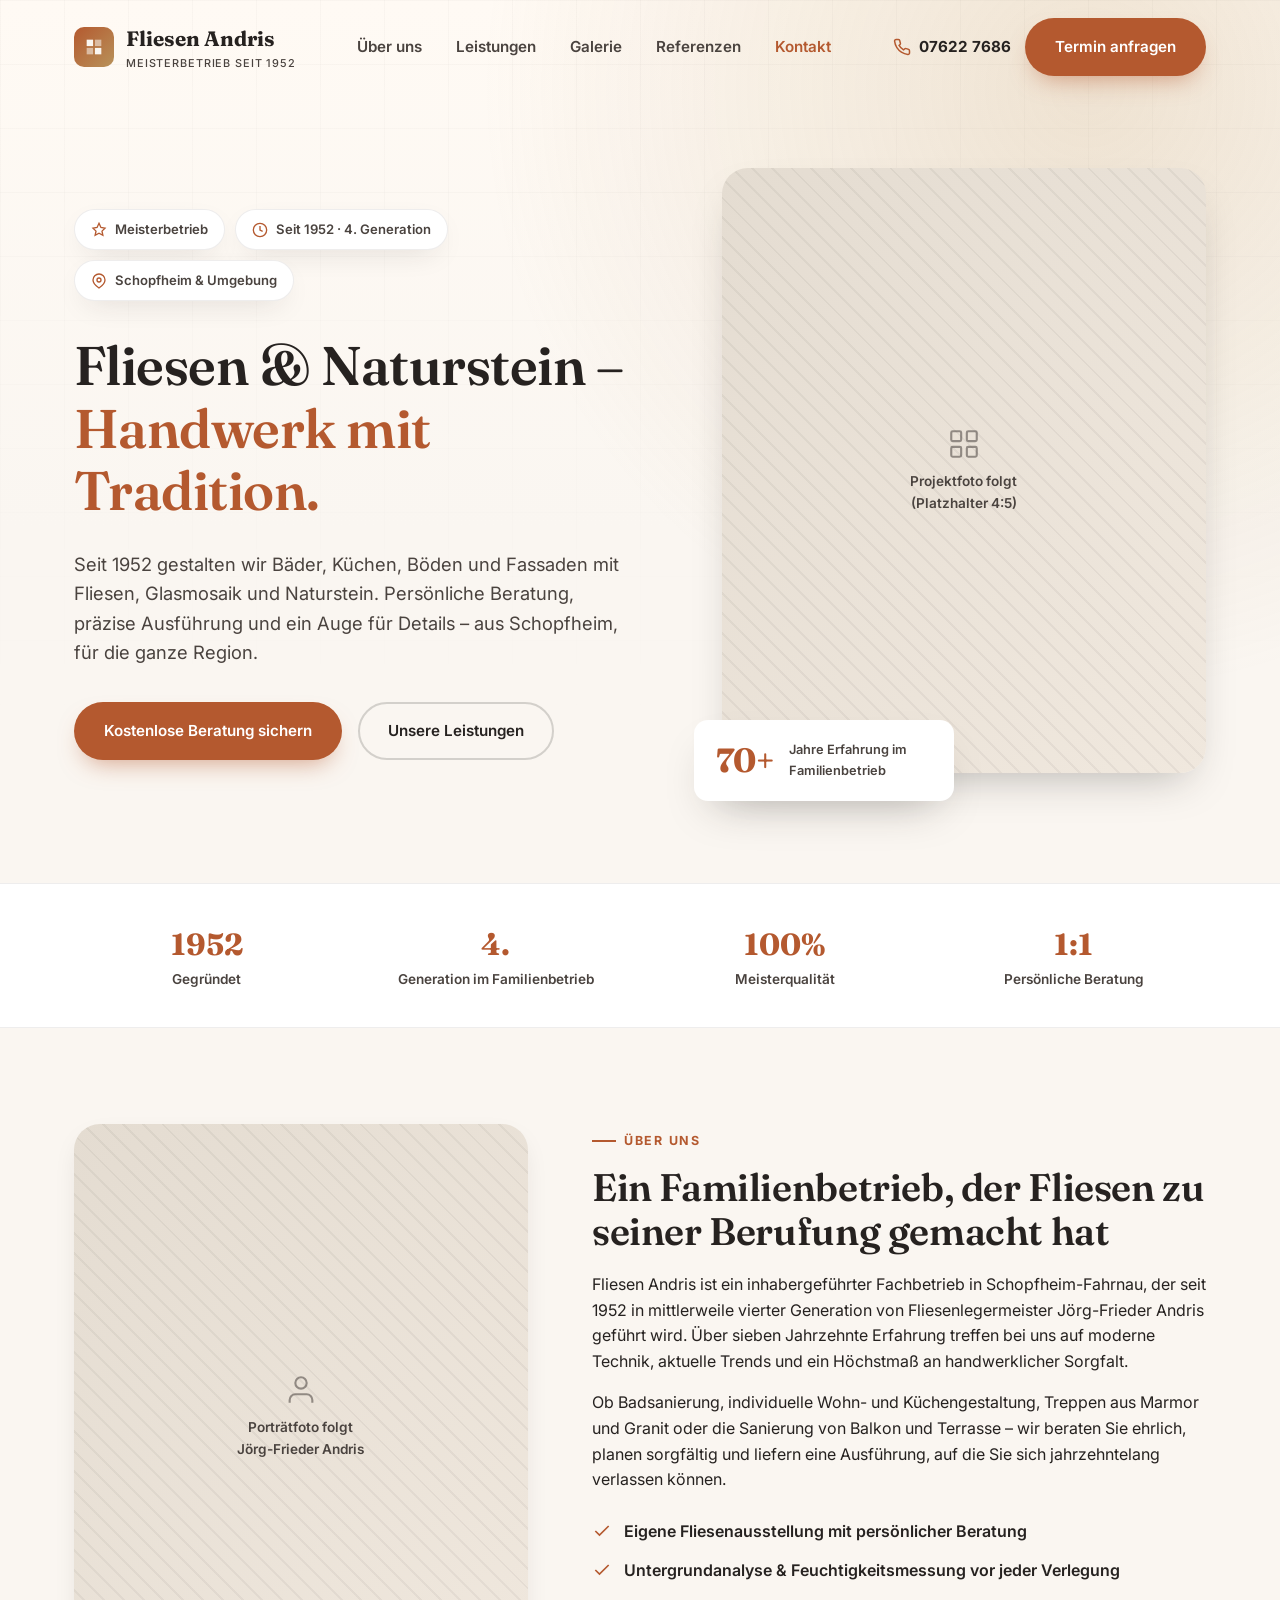
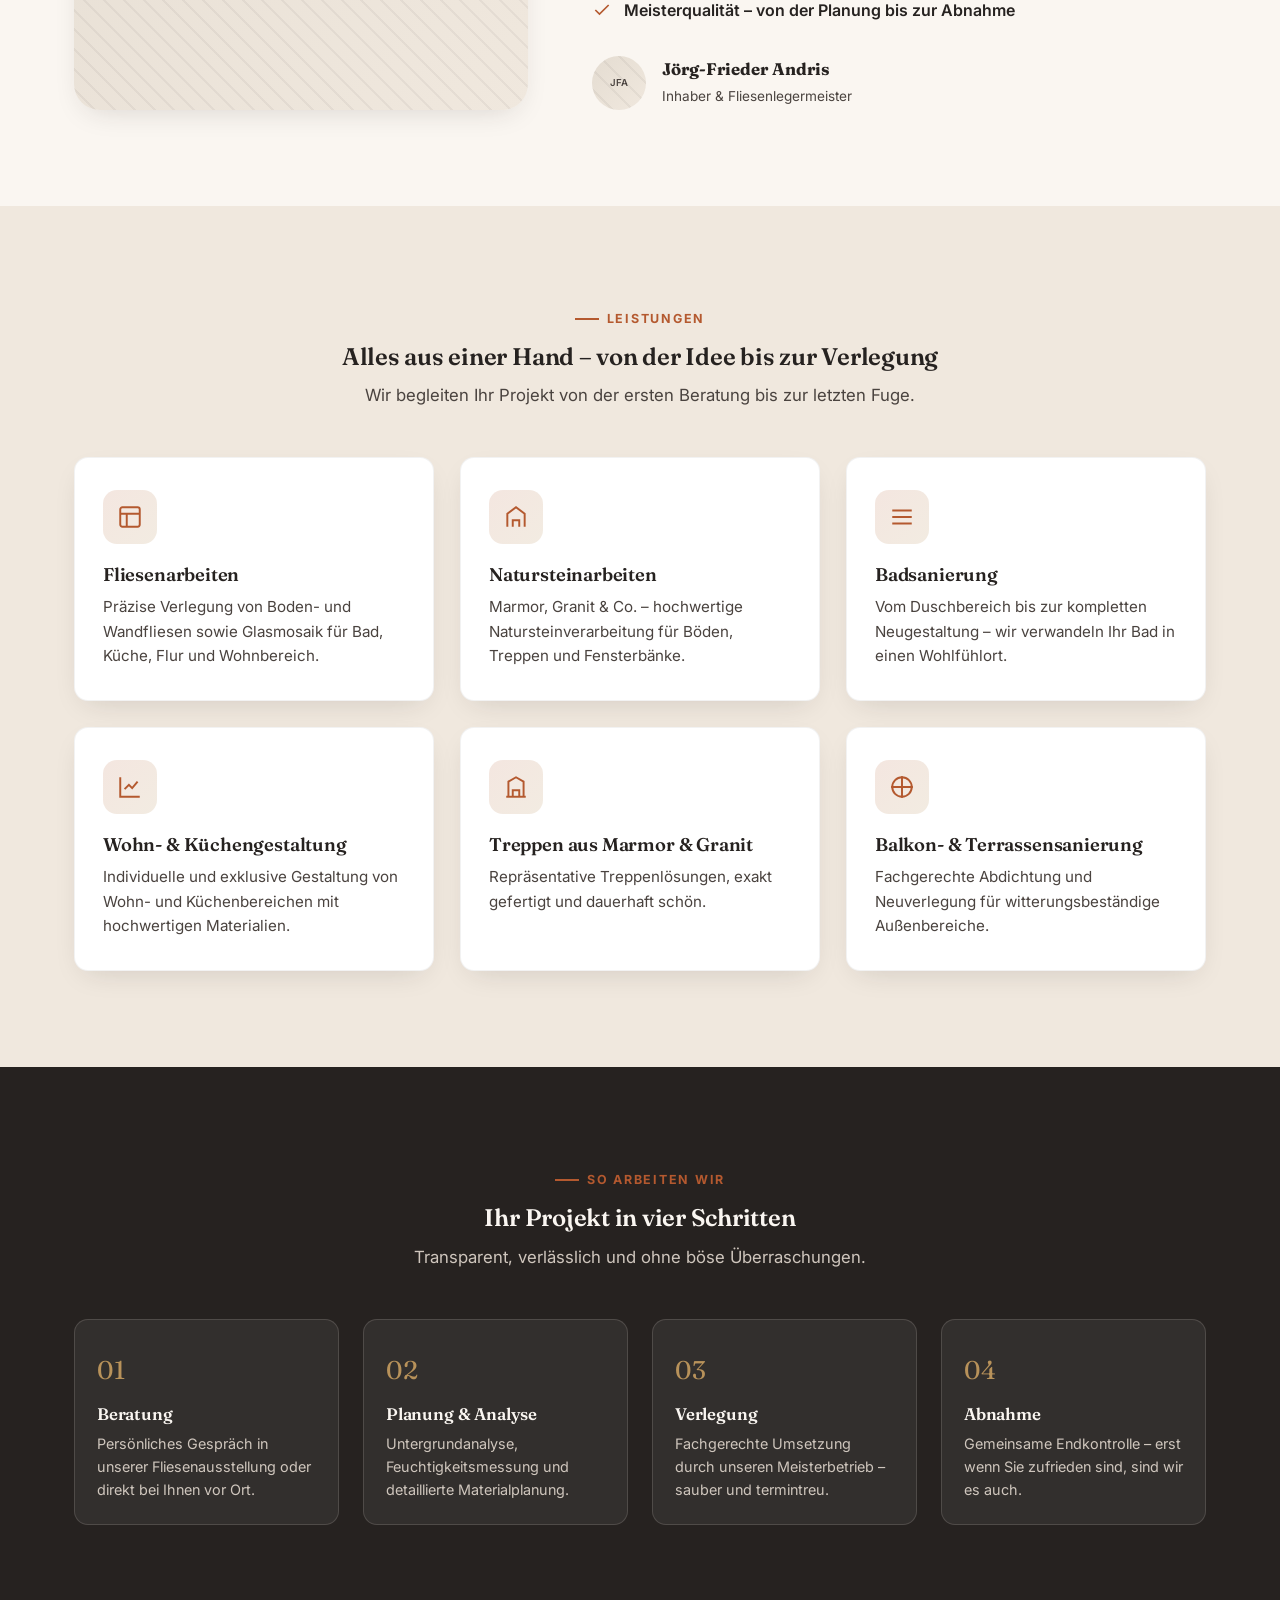
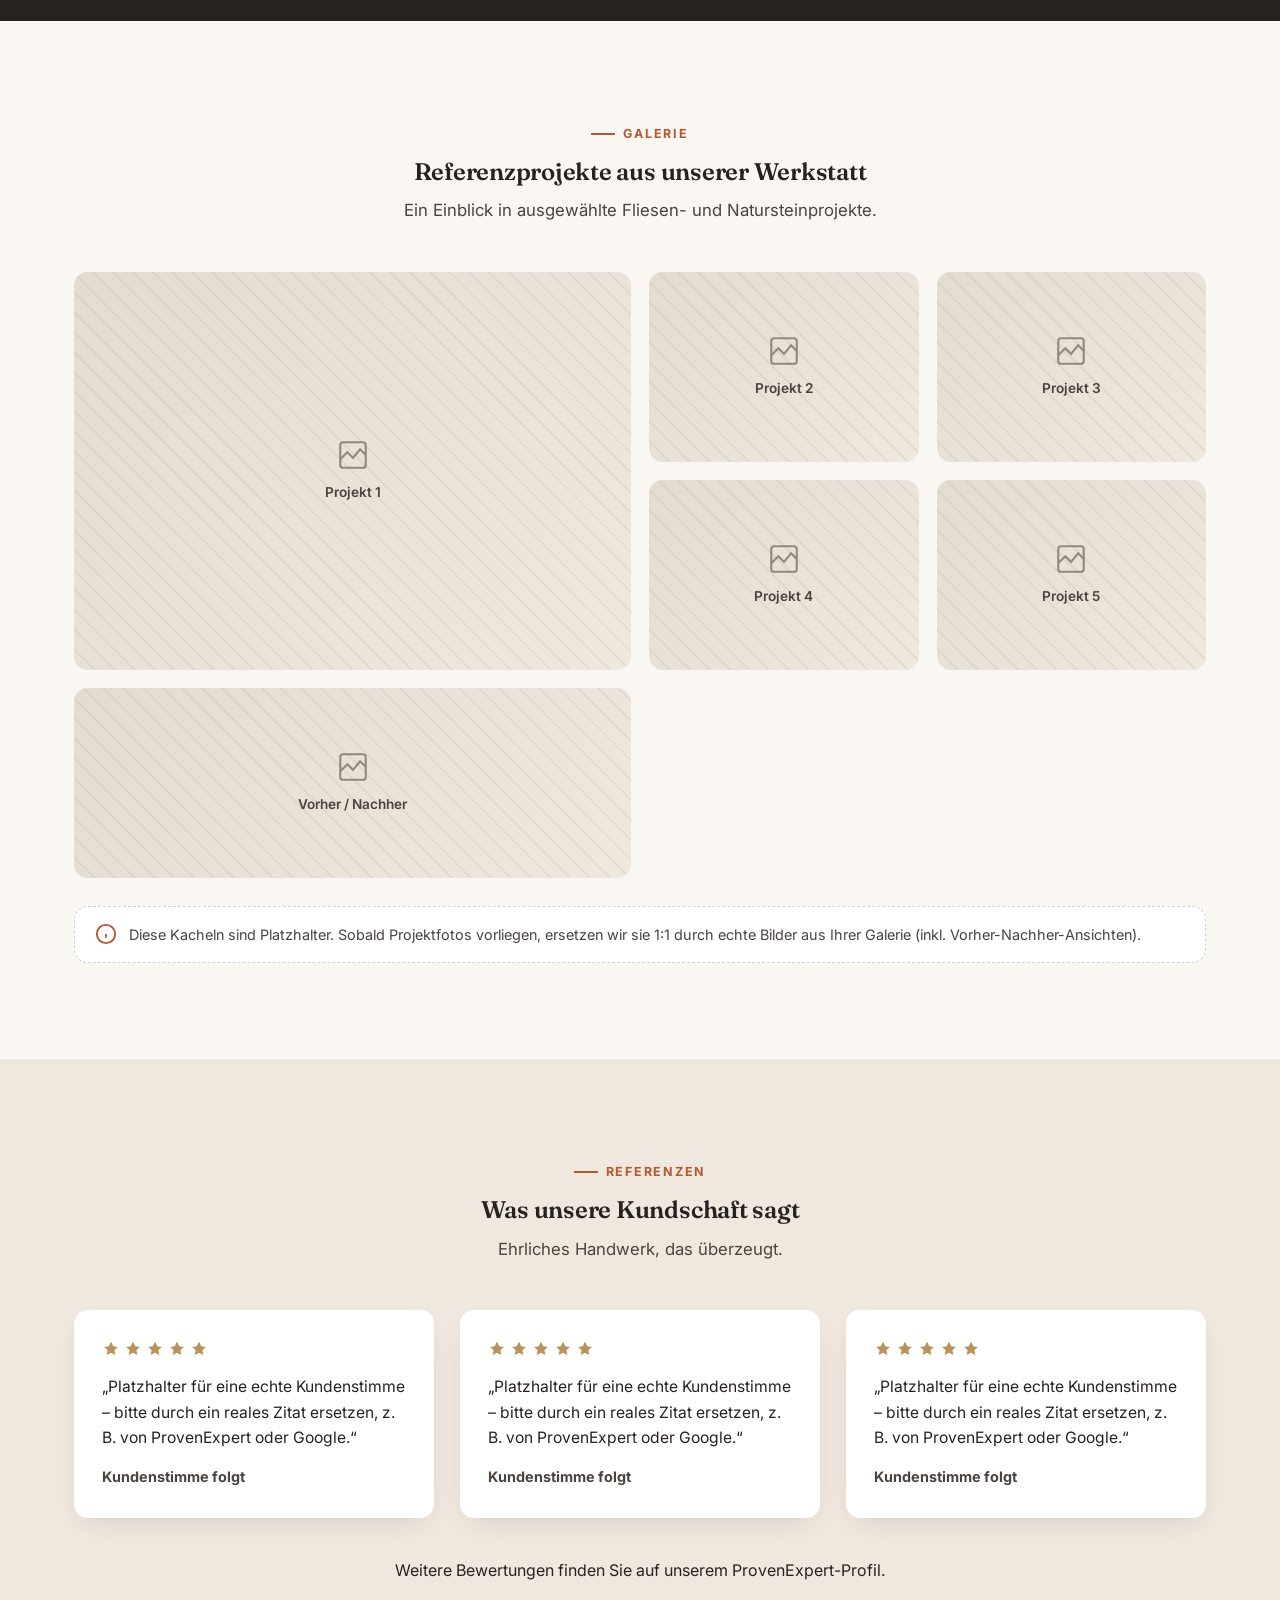
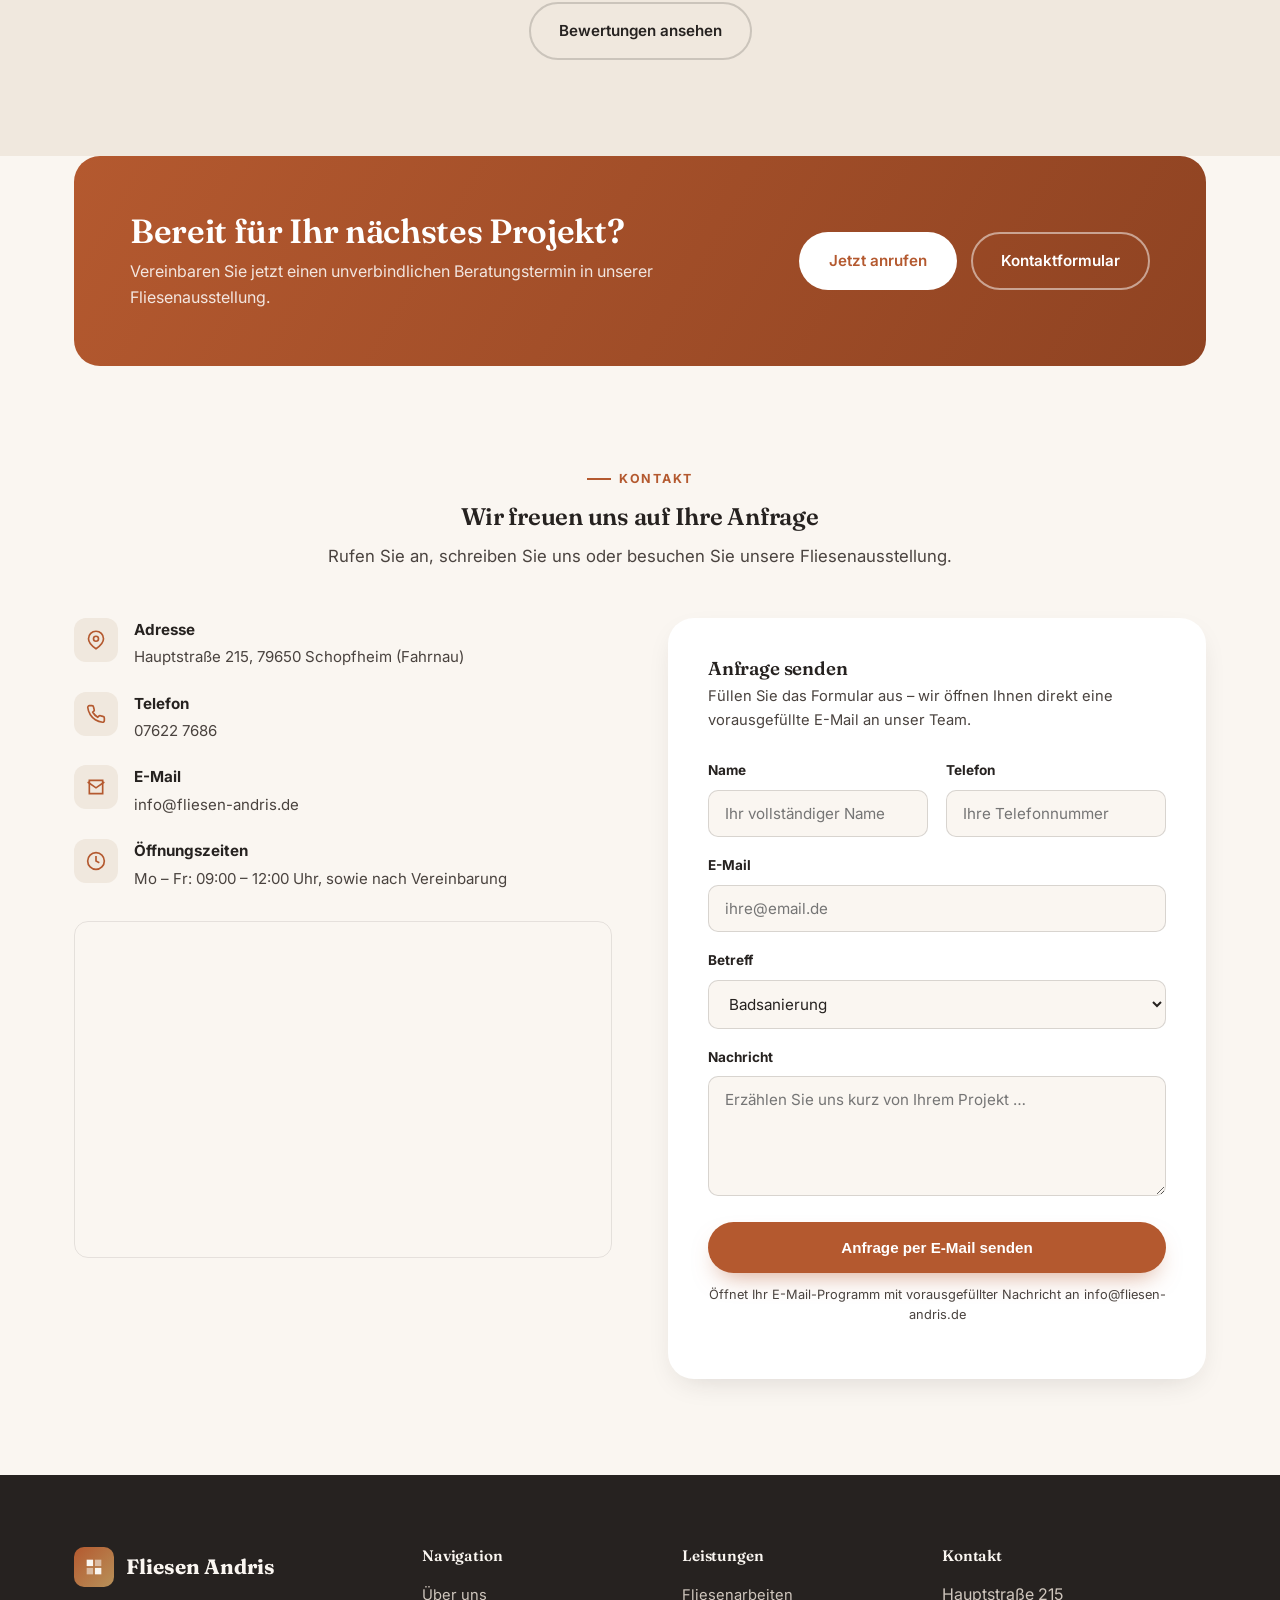
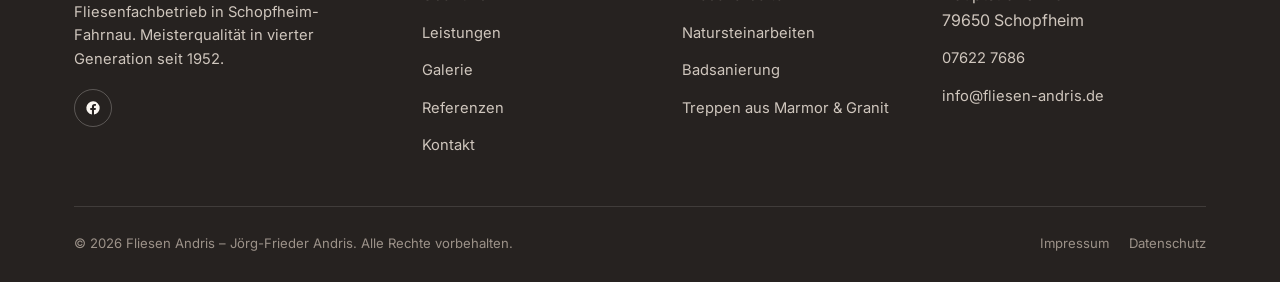
==== index.html @ 020758d6 "Add modern mobile-ready one-page website for Fliesen Andris - Static HTML/CSS/JS one-pager (no build" ====
<!DOCTYPE html>
<html lang="de">
<head>
<meta charset="UTF-8">
<meta name="viewport" content="width=device-width, initial-scale=1.0">
<title>Fliesen Andris – Fliesenfachbetrieb in Schopfheim seit 1952</title>
<meta name="description" content="Fliesen Andris in Schopfheim-Fahrnau: Fliesen- und Natursteinarbeiten, Badsanierung und individuelle Wohnraumgestaltung. Meisterbetrieb in 4. Generation seit 1952.">
<meta name="theme-color" content="#b4592f">

<!-- Open Graph -->
<meta property="og:type" content="website">
<meta property="og:title" content="Fliesen Andris – Fliesenfachbetrieb in Schopfheim seit 1952">
<meta property="og:description" content="Fliesen- und Natursteinarbeiten, Badsanierung und individuelle Wohnraumgestaltung – Meisterbetrieb in 4. Generation.">
<meta property="og:locale" content="de_DE">

<link rel="icon" href="data:image/svg+xml,%3Csvg xmlns='http://www.w3.org/2000/svg' viewBox='0 0 100 100'%3E%3Crect width='100' height='100' rx='20' fill='%23b4592f'/%3E%3Crect x='20' y='20' width='25' height='25' fill='%23faf6f1'/%3E%3Crect x='55' y='20' width='25' height='25' fill='%23faf6f1' opacity='0.6'/%3E%3Crect x='20' y='55' width='25' height='25' fill='%23faf6f1' opacity='0.6'/%3E%3Crect x='55' y='55' width='25' height='25' fill='%23faf6f1'/%3E%3C/svg%3E">

<link rel="preconnect" href="https://fonts.googleapis.com">
<link rel="preconnect" href="https://fonts.gstatic.com" crossorigin>
<link href="https://fonts.googleapis.com/css2?family=Fraunces:opsz,wght@9..144,500;9..144,600;9..144,700&family=Inter:wght@400;500;600;700;800&display=swap" rel="stylesheet">

<link rel="stylesheet" href="assets/css/style.css">

<script type="application/ld+json">
{
  "@context": "https://schema.org",
  "@type": "HomeAndConstructionBusiness",
  "name": "Fliesen Andris",
  "image": "",
  "description": "Fliesenfachbetrieb für Fliesen-, Glasmosaik- und Natursteinarbeiten in Schopfheim. Meisterbetrieb in 4. Generation seit 1952.",
  "founder": "Jörg-Frieder Andris",
  "foundingDate": "1952",
  "address": {
    "@type": "PostalAddress",
    "streetAddress": "Hauptstraße 215",
    "addressLocality": "Schopfheim (Fahrnau)",
    "postalCode": "79650",
    "addressCountry": "DE"
  },
  "telephone": "+49 7622 7686",
  "email": "info@fliesen-andris.de",
  "openingHoursSpecification": [
    {
      "@type": "OpeningHoursSpecification",
      "dayOfWeek": ["Monday","Tuesday","Wednesday","Thursday","Friday"],
      "opens": "09:00",
      "closes": "12:00"
    }
  ],
  "areaServed": "Schopfheim und Umgebung",
  "priceRange": "$$"
}
</script>
</head>
<body>

<!-- ==================== HEADER ==================== -->
<header class="site-header" id="siteHeader">
  <div class="container">
    <a href="#top" class="brand">
      <span class="brand-mark">
        <svg viewBox="0 0 24 24" fill="none"><path d="M4 4H11V11H4V4Z" fill="#faf6f1"/><path d="M13 4H20V11H13V4Z" fill="#faf6f1" opacity="0.55"/><path d="M4 13H11V20H4V13Z" fill="#faf6f1" opacity="0.55"/><path d="M13 13H20V20H13V13Z" fill="#faf6f1"/></svg>
      </span>
      <span>
        Fliesen Andris
        <small>Meisterbetrieb seit 1952</small>
      </span>
    </a>

    <nav class="main-nav" id="mainNav">
      <a href="#ueber-uns">Über uns</a>
      <a href="#leistungen">Leistungen</a>
      <a href="#galerie">Galerie</a>
      <a href="#referenzen">Referenzen</a>
      <a href="#kontakt">Kontakt</a>
      <a href="#kontakt" class="btn btn--primary nav-cta">Termin anfragen</a>
    </nav>

    <div class="header-actions">
      <a class="header-phone" href="tel:+4976227686">
        <svg viewBox="0 0 24 24" fill="none" stroke="currentColor" stroke-width="2"><path d="M22 16.92v3a2 2 0 0 1-2.18 2 19.79 19.79 0 0 1-8.63-3.07 19.5 19.5 0 0 1-6-6 19.79 19.79 0 0 1-3.07-8.67A2 2 0 0 1 4.11 2h3a2 2 0 0 1 2 1.72c.127.96.361 1.903.7 2.81a2 2 0 0 1-.45 2.11L8.09 9.91a16 16 0 0 0 6 6l1.27-1.27a2 2 0 0 1 2.11-.45c.907.339 1.85.573 2.81.7A2 2 0 0 1 22 16.92z"/></svg>
        07622 7686
      </a>
      <a href="#kontakt" class="btn btn--primary">Termin anfragen</a>
      <button class="nav-toggle" id="navToggle" aria-label="Menü öffnen" aria-expanded="false">
        <span></span>
      </button>
    </div>
  </div>
</header>

<div id="top"></div>

<!-- ==================== HERO ==================== -->
<section class="hero">
  <div class="tile-pattern" aria-hidden="true"></div>
  <div class="container">
    <div class="hero-copy" data-reveal>
      <div class="hero-badges">
        <span class="hero-badge">
          <svg viewBox="0 0 24 24" fill="none" stroke="currentColor" stroke-width="2"><path d="M12 2l2.9 6.26L21 9.27l-4.5 4.39L17.8 20 12 16.9 6.2 20l1.3-6.34L3 9.27l6.1-1.01L12 2z"/></svg>
          Meisterbetrieb
        </span>
        <span class="hero-badge">
          <svg viewBox="0 0 24 24" fill="none" stroke="currentColor" stroke-width="2"><circle cx="12" cy="12" r="10"/><path d="M12 6v6l4 2"/></svg>
          Seit 1952 · 4. Generation
        </span>
        <span class="hero-badge">
          <svg viewBox="0 0 24 24" fill="none" stroke="currentColor" stroke-width="2"><path d="M21 10.5c0 6-9 12-9 12s-9-6-9-12a9 9 0 0 1 18 0z"/><circle cx="12" cy="10.5" r="3"/></svg>
          Schopfheim &amp; Umgebung
        </span>
      </div>

      <h1>Fliesen &amp; Naturstein –<br><em>Handwerk mit Tradition.</em></h1>
      <p class="hero-lead">
        Seit 1952 gestalten wir Bäder, Küchen, Böden und Fassaden mit Fliesen, Glasmosaik
        und Naturstein. Persönliche Beratung, präzise Ausführung und ein Auge für Details –
        aus Schopfheim, für die ganze Region.
      </p>

      <div class="hero-cta">
        <a href="#kontakt" class="btn btn--primary">Kostenlose Beratung sichern</a>
        <a href="#leistungen" class="btn btn--ghost">Unsere Leistungen</a>
      </div>
    </div>

    <div class="hero-visual" data-reveal>
      <div class="hero-visual-main ph">
        <div class="ph-icon">
          <svg viewBox="0 0 24 24" fill="none" stroke="currentColor" stroke-width="1.5"><rect x="3" y="3" width="7" height="7" rx="1"/><rect x="14" y="3" width="7" height="7" rx="1"/><rect x="3" y="14" width="7" height="7" rx="1"/><rect x="14" y="14" width="7" height="7" rx="1"/></svg>
          <span>Projektfoto folgt<br>(Platzhalter 4:5)</span>
        </div>
      </div>
      <div class="hero-stat-card">
        <span class="stat-number">70+</span>
        <span class="stat-label">Jahre Erfahrung im Familienbetrieb</span>
      </div>
    </div>
  </div>
</section>

<!-- ==================== TRUST STRIP ==================== -->
<section class="trust-strip">
  <div class="container">
    <div class="trust-item">
      <div class="num">1952</div>
      <div class="lbl">Gegründet</div>
    </div>
    <div class="trust-item">
      <div class="num">4.</div>
      <div class="lbl">Generation im Familienbetrieb</div>
    </div>
    <div class="trust-item">
      <div class="num">100%</div>
      <div class="lbl">Meisterqualität</div>
    </div>
    <div class="trust-item">
      <div class="num">1:1</div>
      <div class="lbl">Persönliche Beratung</div>
    </div>
  </div>
</section>

<!-- ==================== ÜBER UNS ==================== -->
<section class="section" id="ueber-uns">
  <div class="container about-grid">
    <div class="about-media ph" data-reveal>
      <div class="ph-icon">
        <svg viewBox="0 0 24 24" fill="none" stroke="currentColor" stroke-width="1.5"><path d="M20 21v-2a4 4 0 0 0-4-4H8a4 4 0 0 0-4 4v2"/><circle cx="12" cy="7" r="4"/></svg>
        <span>Porträtfoto folgt<br>Jörg-Frieder Andris</span>
      </div>
    </div>

    <div class="about-copy" data-reveal>
      <div class="eyebrow">Über uns</div>
      <h2>Ein Familienbetrieb, der Fliesen zu seiner Berufung gemacht hat</h2>
      <p>
        Fliesen Andris ist ein inhabergeführter Fachbetrieb in Schopfheim-Fahrnau,
        der seit 1952 in mittlerweile vierter Generation von Fliesenlegermeister
        Jörg-Frieder Andris geführt wird. Über sieben Jahrzehnte Erfahrung treffen
        bei uns auf moderne Technik, aktuelle Trends und ein Höchstmaß an
        handwerklicher Sorgfalt.
      </p>
      <p>
        Ob Badsanierung, individuelle Wohn- und Küchengestaltung, Treppen aus
        Marmor und Granit oder die Sanierung von Balkon und Terrasse – wir beraten
        Sie ehrlich, planen sorgfältig und liefern eine Ausführung, auf die Sie
        sich jahrzehntelang verlassen können.
      </p>

      <ul class="about-list">
        <li>
          <svg viewBox="0 0 24 24" fill="none" stroke="currentColor" stroke-width="2"><path d="M20 6L9 17l-5-5"/></svg>
          Eigene Fliesenausstellung mit persönlicher Beratung
        </li>
        <li>
          <svg viewBox="0 0 24 24" fill="none" stroke="currentColor" stroke-width="2"><path d="M20 6L9 17l-5-5"/></svg>
          Untergrundanalyse &amp; Feuchtigkeitsmessung vor jeder Verlegung
        </li>
        <li>
          <svg viewBox="0 0 24 24" fill="none" stroke="currentColor" stroke-width="2"><path d="M20 6L9 17l-5-5"/></svg>
          Meisterqualität – von der Planung bis zur Abnahme
        </li>
      </ul>

      <div class="signature">
        <div class="signature-avatar ph" style="font-size:0.6rem;">JFA</div>
        <div>
          <strong>Jörg-Frieder Andris</strong>
          <span>Inhaber &amp; Fliesenlegermeister</span>
        </div>
      </div>
    </div>
  </div>
</section>

<!-- ==================== LEISTUNGEN ==================== -->
<section class="section section--muted" id="leistungen">
  <div class="container">
    <div class="section-head centered" data-reveal>
      <div class="eyebrow" style="justify-content:center;">Leistungen</div>
      <h2>Alles aus einer Hand – von der Idee bis zur Verlegung</h2>
      <p>Wir begleiten Ihr Projekt von der ersten Beratung bis zur letzten Fuge.</p>
    </div>

    <div class="services-grid">
      <div class="service-card" data-reveal>
        <div class="service-icon">
          <svg viewBox="0 0 24 24" fill="none" stroke="currentColor" stroke-width="1.8"><rect x="3" y="3" width="18" height="18" rx="2"/><path d="M3 9h18M9 21V9"/></svg>
        </div>
        <h3>Fliesenarbeiten</h3>
        <p>Präzise Verlegung von Boden- und Wandfliesen sowie Glasmosaik für Bad, Küche, Flur und Wohnbereich.</p>
      </div>

      <div class="service-card" data-reveal>
        <div class="service-icon">
          <svg viewBox="0 0 24 24" fill="none" stroke="currentColor" stroke-width="1.8"><path d="M4 21V9l8-6 8 6v12"/><path d="M9 21v-6h6v6"/></svg>
        </div>
        <h3>Natursteinarbeiten</h3>
        <p>Marmor, Granit &amp; Co. – hochwertige Naturstein­verarbeitung für Böden, Treppen und Fensterbänke.</p>
      </div>

      <div class="service-card" data-reveal>
        <div class="service-icon">
          <svg viewBox="0 0 24 24" fill="none" stroke="currentColor" stroke-width="1.8"><path d="M3 12h18M3 6h18M3 18h18"/></svg>
        </div>
        <h3>Badsanierung</h3>
        <p>Vom Duschbereich bis zur kompletten Neugestaltung – wir verwandeln Ihr Bad in einen Wohlfühlort.</p>
      </div>

      <div class="service-card" data-reveal>
        <div class="service-icon">
          <svg viewBox="0 0 24 24" fill="none" stroke="currentColor" stroke-width="1.8"><path d="M3 3v18h18"/><path d="M7 14l4-4 3 3 5-6"/></svg>
        </div>
        <h3>Wohn- &amp; Küchengestaltung</h3>
        <p>Individuelle und exklusive Gestaltung von Wohn- und Küchenbereichen mit hochwertigen Materialien.</p>
      </div>

      <div class="service-card" data-reveal>
        <div class="service-icon">
          <svg viewBox="0 0 24 24" fill="none" stroke="currentColor" stroke-width="1.8"><path d="M3 21h18"/><path d="M5 21V7l7-4 7 4v14"/><path d="M9 21v-6h6v6"/></svg>
        </div>
        <h3>Treppen aus Marmor &amp; Granit</h3>
        <p>Repräsentative Treppenlösungen, exakt gefertigt und dauerhaft schön.</p>
      </div>

      <div class="service-card" data-reveal>
        <div class="service-icon">
          <svg viewBox="0 0 24 24" fill="none" stroke="currentColor" stroke-width="1.8"><path d="M12 2v20M2 12h20"/><circle cx="12" cy="12" r="9"/></svg>
        </div>
        <h3>Balkon- &amp; Terrassensanierung</h3>
        <p>Fachgerechte Abdichtung und Neuverlegung für witterungsbeständige Außenbereiche.</p>
      </div>
    </div>
  </div>
</section>

<!-- ==================== ABLAUF (dark) ==================== -->
<section class="section section--dark">
  <div class="container">
    <div class="section-head centered" data-reveal>
      <div class="eyebrow" style="justify-content:center;">So arbeiten wir</div>
      <h2>Ihr Projekt in vier Schritten</h2>
      <p>Transparent, verlässlich und ohne böse Überraschungen.</p>
    </div>

    <div class="process-grid">
      <div class="process-step" data-reveal>
        <h3>Beratung</h3>
        <p>Persönliches Gespräch in unserer Fliesenausstellung oder direkt bei Ihnen vor Ort.</p>
      </div>
      <div class="process-step" data-reveal>
        <h3>Planung &amp; Analyse</h3>
        <p>Untergrundanalyse, Feuchtigkeitsmessung und detaillierte Materialplanung.</p>
      </div>
      <div class="process-step" data-reveal>
        <h3>Verlegung</h3>
        <p>Fachgerechte Umsetzung durch unseren Meisterbetrieb – sauber und termintreu.</p>
      </div>
      <div class="process-step" data-reveal>
        <h3>Abnahme</h3>
        <p>Gemeinsame Endkontrolle – erst wenn Sie zufrieden sind, sind wir es auch.</p>
      </div>
    </div>
  </div>
</section>

<!-- ==================== GALERIE ==================== -->
<section class="section" id="galerie">
  <div class="container">
    <div class="section-head centered" data-reveal>
      <div class="eyebrow" style="justify-content:center;">Galerie</div>
      <h2>Referenzprojekte aus unserer Werkstatt</h2>
      <p>Ein Einblick in ausgewählte Fliesen- und Natursteinprojekte.</p>
    </div>

    <div class="gallery-grid">
      <div class="gallery-item wide tall ph" data-reveal><div class="ph-icon"><svg viewBox="0 0 24 24" fill="none" stroke="currentColor" stroke-width="1.5"><rect x="3" y="3" width="18" height="18" rx="2"/><path d="M3 15l5-5 4 4 5-6 4 4"/></svg><span>Projekt 1</span></div></div>
      <div class="gallery-item ph" data-reveal><div class="ph-icon"><svg viewBox="0 0 24 24" fill="none" stroke="currentColor" stroke-width="1.5"><rect x="3" y="3" width="18" height="18" rx="2"/><path d="M3 15l5-5 4 4 5-6 4 4"/></svg><span>Projekt 2</span></div></div>
      <div class="gallery-item ph" data-reveal><div class="ph-icon"><svg viewBox="0 0 24 24" fill="none" stroke="currentColor" stroke-width="1.5"><rect x="3" y="3" width="18" height="18" rx="2"/><path d="M3 15l5-5 4 4 5-6 4 4"/></svg><span>Projekt 3</span></div></div>
      <div class="gallery-item ph" data-reveal><div class="ph-icon"><svg viewBox="0 0 24 24" fill="none" stroke="currentColor" stroke-width="1.5"><rect x="3" y="3" width="18" height="18" rx="2"/><path d="M3 15l5-5 4 4 5-6 4 4"/></svg><span>Projekt 4</span></div></div>
      <div class="gallery-item ph" data-reveal><div class="ph-icon"><svg viewBox="0 0 24 24" fill="none" stroke="currentColor" stroke-width="1.5"><rect x="3" y="3" width="18" height="18" rx="2"/><path d="M3 15l5-5 4 4 5-6 4 4"/></svg><span>Projekt 5</span></div></div>
      <div class="gallery-item wide ph" data-reveal><div class="ph-icon"><svg viewBox="0 0 24 24" fill="none" stroke="currentColor" stroke-width="1.5"><rect x="3" y="3" width="18" height="18" rx="2"/><path d="M3 15l5-5 4 4 5-6 4 4"/></svg><span>Vorher / Nachher</span></div></div>
    </div>

    <div class="gallery-note">
      <svg viewBox="0 0 24 24" fill="none" stroke="currentColor" stroke-width="2"><circle cx="12" cy="12" r="10"/><path d="M12 16v-4M12 8h.01"/></svg>
      <span>Diese Kacheln sind Platzhalter. Sobald Projektfotos vorliegen, ersetzen wir sie 1:1 durch echte Bilder aus Ihrer Galerie (inkl. Vorher-Nachher-Ansichten).</span>
    </div>
  </div>
</section>

<!-- ==================== REFERENZEN / BEWERTUNGEN ==================== -->
<section class="section section--muted" id="referenzen">
  <div class="container">
    <div class="section-head centered" data-reveal>
      <div class="eyebrow" style="justify-content:center;">Referenzen</div>
      <h2>Was unsere Kundschaft sagt</h2>
      <p>Ehrliches Handwerk, das überzeugt.</p>
    </div>

    <div class="testimonial-grid">
      <div class="testimonial-card" data-reveal>
        <div class="stars">
          <svg viewBox="0 0 24 24" fill="currentColor"><path d="M12 2l2.9 6.26L21 9.27l-4.5 4.39L17.8 20 12 16.9 6.2 20l1.3-6.34L3 9.27l6.1-1.01L12 2z"/></svg>
          <svg viewBox="0 0 24 24" fill="currentColor"><path d="M12 2l2.9 6.26L21 9.27l-4.5 4.39L17.8 20 12 16.9 6.2 20l1.3-6.34L3 9.27l6.1-1.01L12 2z"/></svg>
          <svg viewBox="0 0 24 24" fill="currentColor"><path d="M12 2l2.9 6.26L21 9.27l-4.5 4.39L17.8 20 12 16.9 6.2 20l1.3-6.34L3 9.27l6.1-1.01L12 2z"/></svg>
          <svg viewBox="0 0 24 24" fill="currentColor"><path d="M12 2l2.9 6.26L21 9.27l-4.5 4.39L17.8 20 12 16.9 6.2 20l1.3-6.34L3 9.27l6.1-1.01L12 2z"/></svg>
          <svg viewBox="0 0 24 24" fill="currentColor"><path d="M12 2l2.9 6.26L21 9.27l-4.5 4.39L17.8 20 12 16.9 6.2 20l1.3-6.34L3 9.27l6.1-1.01L12 2z"/></svg>
        </div>
        <p>„Platzhalter für eine echte Kundenstimme – bitte durch ein reales Zitat ersetzen, z. B. von ProvenExpert oder Google.“</p>
        <div class="testimonial-author">Kundenstimme folgt</div>
      </div>
      <div class="testimonial-card" data-reveal>
        <div class="stars">
          <svg viewBox="0 0 24 24" fill="currentColor"><path d="M12 2l2.9 6.26L21 9.27l-4.5 4.39L17.8 20 12 16.9 6.2 20l1.3-6.34L3 9.27l6.1-1.01L12 2z"/></svg>
          <svg viewBox="0 0 24 24" fill="currentColor"><path d="M12 2l2.9 6.26L21 9.27l-4.5 4.39L17.8 20 12 16.9 6.2 20l1.3-6.34L3 9.27l6.1-1.01L12 2z"/></svg>
          <svg viewBox="0 0 24 24" fill="currentColor"><path d="M12 2l2.9 6.26L21 9.27l-4.5 4.39L17.8 20 12 16.9 6.2 20l1.3-6.34L3 9.27l6.1-1.01L12 2z"/></svg>
          <svg viewBox="0 0 24 24" fill="currentColor"><path d="M12 2l2.9 6.26L21 9.27l-4.5 4.39L17.8 20 12 16.9 6.2 20l1.3-6.34L3 9.27l6.1-1.01L12 2z"/></svg>
          <svg viewBox="0 0 24 24" fill="currentColor"><path d="M12 2l2.9 6.26L21 9.27l-4.5 4.39L17.8 20 12 16.9 6.2 20l1.3-6.34L3 9.27l6.1-1.01L12 2z"/></svg>
        </div>
        <p>„Platzhalter für eine echte Kundenstimme – bitte durch ein reales Zitat ersetzen, z. B. von ProvenExpert oder Google.“</p>
        <div class="testimonial-author">Kundenstimme folgt</div>
      </div>
      <div class="testimonial-card" data-reveal>
        <div class="stars">
          <svg viewBox="0 0 24 24" fill="currentColor"><path d="M12 2l2.9 6.26L21 9.27l-4.5 4.39L17.8 20 12 16.9 6.2 20l1.3-6.34L3 9.27l6.1-1.01L12 2z"/></svg>
          <svg viewBox="0 0 24 24" fill="currentColor"><path d="M12 2l2.9 6.26L21 9.27l-4.5 4.39L17.8 20 12 16.9 6.2 20l1.3-6.34L3 9.27l6.1-1.01L12 2z"/></svg>
          <svg viewBox="0 0 24 24" fill="currentColor"><path d="M12 2l2.9 6.26L21 9.27l-4.5 4.39L17.8 20 12 16.9 6.2 20l1.3-6.34L3 9.27l6.1-1.01L12 2z"/></svg>
          <svg viewBox="0 0 24 24" fill="currentColor"><path d="M12 2l2.9 6.26L21 9.27l-4.5 4.39L17.8 20 12 16.9 6.2 20l1.3-6.34L3 9.27l6.1-1.01L12 2z"/></svg>
          <svg viewBox="0 0 24 24" fill="currentColor"><path d="M12 2l2.9 6.26L21 9.27l-4.5 4.39L17.8 20 12 16.9 6.2 20l1.3-6.34L3 9.27l6.1-1.01L12 2z"/></svg>
        </div>
        <p>„Platzhalter für eine echte Kundenstimme – bitte durch ein reales Zitat ersetzen, z. B. von ProvenExpert oder Google.“</p>
        <div class="testimonial-author">Kundenstimme folgt</div>
      </div>
    </div>

    <div class="reviews-cta" data-reveal>
      <p style="margin-bottom:18px;">Weitere Bewertungen finden Sie auf unserem ProvenExpert-Profil.</p>
      <a href="https://www.provenexpert.com/de-de/fliesen-andris-schopfheim/" target="_blank" rel="noopener" class="btn btn--ghost">Bewertungen ansehen</a>
    </div>
  </div>
</section>

<!-- ==================== CTA BAND ==================== -->
<div style="padding: 0 0;">
  <div class="cta-band" data-reveal>
    <div>
      <h2>Bereit für Ihr nächstes Projekt?</h2>
      <p>Vereinbaren Sie jetzt einen unverbindlichen Beratungstermin in unserer Fliesenausstellung.</p>
    </div>
    <div class="cta-band-actions">
      <a href="tel:+4976227686" class="btn" style="background:#fff;color:var(--color-clay);">Jetzt anrufen</a>
      <a href="#kontakt" class="btn btn--ghost">Kontaktformular</a>
    </div>
  </div>
</div>

<!-- ==================== KONTAKT ==================== -->
<section class="section" id="kontakt">
  <div class="container">
    <div class="section-head centered" data-reveal>
      <div class="eyebrow" style="justify-content:center;">Kontakt</div>
      <h2>Wir freuen uns auf Ihre Anfrage</h2>
      <p>Rufen Sie an, schreiben Sie uns oder besuchen Sie unsere Fliesenausstellung.</p>
    </div>

    <div class="contact-grid">
      <div data-reveal>
        <div class="contact-info-list">
          <div class="contact-info-item">
            <span class="icon">
              <svg viewBox="0 0 24 24" fill="none" stroke="currentColor" stroke-width="2"><path d="M21 10.5c0 6-9 12-9 12s-9-6-9-12a9 9 0 0 1 18 0z"/><circle cx="12" cy="10.5" r="3"/></svg>
            </span>
            <div>
              <strong>Adresse</strong>
              <span>Hauptstraße 215, 79650 Schopfheim (Fahrnau)</span>
            </div>
          </div>
          <div class="contact-info-item">
            <span class="icon">
              <svg viewBox="0 0 24 24" fill="none" stroke="currentColor" stroke-width="2"><path d="M22 16.92v3a2 2 0 0 1-2.18 2 19.79 19.79 0 0 1-8.63-3.07 19.5 19.5 0 0 1-6-6 19.79 19.79 0 0 1-3.07-8.67A2 2 0 0 1 4.11 2h3a2 2 0 0 1 2 1.72c.127.96.361 1.903.7 2.81a2 2 0 0 1-.45 2.11L8.09 9.91a16 16 0 0 0 6 6l1.27-1.27a2 2 0 0 1 2.11-.45c.907.339 1.85.573 2.81.7A2 2 0 0 1 22 16.92z"/></svg>
            </span>
            <div>
              <strong>Telefon</strong>
              <a href="tel:+4976227686">07622 7686</a>
            </div>
          </div>
          <div class="contact-info-item">
            <span class="icon">
              <svg viewBox="0 0 24 24" fill="none" stroke="currentColor" stroke-width="2"><path d="M4 4h16v16H4z"/><path d="M22 6l-10 7L2 6"/></svg>
            </span>
            <div>
              <strong>E-Mail</strong>
              <a href="mailto:info@fliesen-andris.de">info@fliesen-andris.de</a>
            </div>
          </div>
          <div class="contact-info-item">
            <span class="icon">
              <svg viewBox="0 0 24 24" fill="none" stroke="currentColor" stroke-width="2"><circle cx="12" cy="12" r="10"/><path d="M12 6v6l4 2"/></svg>
            </span>
            <div>
              <strong>Öffnungszeiten</strong>
              <span>Mo – Fr: 09:00 – 12:00 Uhr, sowie nach Vereinbarung</span>
            </div>
          </div>
        </div>

        <div class="map-embed">
          <iframe
            src="https://www.google.com/maps?q=Hauptstra%C3%9Fe+215,+79650+Schopfheim&output=embed"
            loading="lazy"
            referrerpolicy="no-referrer-when-downgrade"
            title="Standort Fliesen Andris, Hauptstraße 215, 79650 Schopfheim">
          </iframe>
        </div>
      </div>

      <div class="contact-card" data-reveal>
        <h3 style="margin-bottom:6px;">Anfrage senden</h3>
        <p style="color:var(--color-ink-soft); font-size:0.92rem; margin-bottom:28px;">
          Füllen Sie das Formular aus – wir öffnen Ihnen direkt eine vorausgefüllte E-Mail an unser Team.
        </p>
        <form id="contactForm">
          <div class="form-row">
            <div class="form-group">
              <label for="name">Name</label>
              <input type="text" id="name" name="name" placeholder="Ihr vollständiger Name" required>
            </div>
            <div class="form-group">
              <label for="phone">Telefon</label>
              <input type="tel" id="phone" name="phone" placeholder="Ihre Telefonnummer">
            </div>
          </div>
          <div class="form-group">
            <label for="email">E-Mail</label>
            <input type="email" id="email" name="email" placeholder="ihre@email.de" required>
          </div>
          <div class="form-group">
            <label for="subject">Betreff</label>
            <select id="subject" name="subject">
              <option>Badsanierung</option>
              <option>Fliesenarbeiten</option>
              <option>Natursteinarbeiten</option>
              <option>Balkon- / Terrassensanierung</option>
              <option>Sonstiges Anliegen</option>
            </select>
          </div>
          <div class="form-group">
            <label for="message">Nachricht</label>
            <textarea id="message" name="message" placeholder="Erzählen Sie uns kurz von Ihrem Projekt …" required></textarea>
          </div>
          <button type="submit" class="btn btn--primary btn--block">Anfrage per E-Mail senden</button>
          <p class="form-note">Öffnet Ihr E-Mail-Programm mit vorausgefüllter Nachricht an info@fliesen-andris.de</p>
        </form>
      </div>
    </div>
  </div>
</section>

<!-- ==================== FOOTER ==================== -->
<footer class="site-footer">
  <div class="container">
    <div class="footer-grid">
      <div class="footer-brand">
        <a href="#top" class="brand">
          <span class="brand-mark">
            <svg viewBox="0 0 24 24" fill="none"><path d="M4 4H11V11H4V4Z" fill="#faf6f1"/><path d="M13 4H20V11H13V4Z" fill="#faf6f1" opacity="0.55"/><path d="M4 13H11V20H4V13Z" fill="#faf6f1" opacity="0.55"/><path d="M13 13H20V20H13V13Z" fill="#faf6f1"/></svg>
          </span>
          <span>Fliesen Andris</span>
        </a>
        <p>Fliesenfachbetrieb in Schopfheim-Fahrnau. Meisterqualität in vierter Generation seit 1952.</p>
        <div class="footer-social">
          <a href="https://www.facebook.com/p/Fliesen-Andris-100054479500302/" target="_blank" rel="noopener" aria-label="Facebook">
            <svg viewBox="0 0 24 24" fill="currentColor"><path d="M22 12a10 10 0 1 0-11.6 9.9v-7H7.9V12h2.5V9.8c0-2.5 1.5-3.9 3.8-3.9 1.1 0 2.2.2 2.2.2v2.4h-1.3c-1.2 0-1.6.8-1.6 1.6V12h2.8l-.4 2.9h-2.4v7A10 10 0 0 0 22 12z"/></svg>
          </a>
        </div>
      </div>

      <div class="footer-col">
        <h4>Navigation</h4>
        <ul>
          <li><a href="#ueber-uns">Über uns</a></li>
          <li><a href="#leistungen">Leistungen</a></li>
          <li><a href="#galerie">Galerie</a></li>
          <li><a href="#referenzen">Referenzen</a></li>
          <li><a href="#kontakt">Kontakt</a></li>
        </ul>
      </div>

      <div class="footer-col">
        <h4>Leistungen</h4>
        <ul>
          <li><a href="#leistungen">Fliesenarbeiten</a></li>
          <li><a href="#leistungen">Natursteinarbeiten</a></li>
          <li><a href="#leistungen">Badsanierung</a></li>
          <li><a href="#leistungen">Treppen aus Marmor &amp; Granit</a></li>
        </ul>
      </div>

      <div class="footer-col">
        <h4>Kontakt</h4>
        <ul>
          <li>Hauptstraße 215<br>79650 Schopfheim</li>
          <li><a href="tel:+4976227686">07622 7686</a></li>
          <li><a href="mailto:info@fliesen-andris.de">info@fliesen-andris.de</a></li>
        </ul>
      </div>
    </div>

    <div class="footer-bottom">
      <span>© <span id="year"></span> Fliesen Andris – Jörg-Frieder Andris. Alle Rechte vorbehalten.</span>
      <span style="display:flex; gap:20px;">
        <a href="impressum.html">Impressum</a>
        <a href="datenschutz.html">Datenschutz</a>
      </span>
    </div>
  </div>
</footer>

<a href="tel:+4976227686" class="mobile-call" aria-label="Jetzt anrufen">
  <svg viewBox="0 0 24 24" fill="none" stroke="currentColor" stroke-width="2"><path d="M22 16.92v3a2 2 0 0 1-2.18 2 19.79 19.79 0 0 1-8.63-3.07 19.5 19.5 0 0 1-6-6 19.79 19.79 0 0 1-3.07-8.67A2 2 0 0 1 4.11 2h3a2 2 0 0 1 2 1.72c.127.96.361 1.903.7 2.81a2 2 0 0 1-.45 2.11L8.09 9.91a16 16 0 0 0 6 6l1.27-1.27a2 2 0 0 1 2.11-.45c.907.339 1.85.573 2.81.7A2 2 0 0 1 22 16.92z"/></svg>
</a>

<script src="assets/js/main.js"></script>
</body>
</html>
---- assets/css/style.css ----
/* ==========================================================================
   Fliesen Andris – Stylesheet
   ========================================================================== */

:root {
  /* Farbpalette – inspiriert von Ton, Naturstein und Fliesenglasur */
  --color-clay: #b4592f;
  --color-clay-dark: #8f4322;
  --color-ink: #262220;
  --color-ink-soft: #4a433f;
  --color-cream: #faf6f1;
  --color-cream-dark: #f0e8de;
  --color-stone: #e4dcd1;
  --color-white: #ffffff;
  --color-gold: #b8925a;

  --font-head: "Fraunces", Georgia, "Times New Roman", serif;
  --font-body: "Inter", -apple-system, BlinkMacSystemFont, "Segoe UI", sans-serif;

  --radius-md: 14px;
  --radius-lg: 26px;
  --shadow-soft: 0 20px 45px -20px rgba(38, 34, 32, 0.35);
  --shadow-card: 0 10px 30px -12px rgba(38, 34, 32, 0.18);

  --container: 1180px;
}

* {
  box-sizing: border-box;
}

html {
  scroll-behavior: smooth;
  scroll-padding-top: 84px;
}

body {
  margin: 0;
  font-family: var(--font-body);
  color: var(--color-ink);
  background: var(--color-cream);
  line-height: 1.6;
  -webkit-font-smoothing: antialiased;
}

img {
  max-width: 100%;
  display: block;
}

a {
  color: inherit;
  text-decoration: none;
}

ul {
  margin: 0;
  padding: 0;
  list-style: none;
}

h1, h2, h3, h4 {
  font-family: var(--font-head);
  font-weight: 600;
  line-height: 1.15;
  margin: 0 0 .5em;
  letter-spacing: -0.01em;
}

p {
  margin: 0 0 1em;
}

.container {
  width: 100%;
  max-width: var(--container);
  margin: 0 auto;
  padding: 0 24px;
}

.eyebrow {
  display: inline-flex;
  align-items: center;
  gap: 8px;
  font-size: 0.78rem;
  font-weight: 700;
  letter-spacing: 0.14em;
  text-transform: uppercase;
  color: var(--color-clay);
  margin-bottom: 14px;
}

.eyebrow::before {
  content: "";
  width: 24px;
  height: 2px;
  background: var(--color-clay);
  display: inline-block;
}

.section {
  padding: 96px 0;
}

.section--tight {
  padding: 72px 0;
}

.section-head {
  max-width: 640px;
  margin: 0 0 48px;
}

.section-head.centered {
  margin-left: auto;
  margin-right: auto;
  text-align: center;
}

.section-head p {
  color: var(--color-ink-soft);
  font-size: 1.05rem;
}

.section--muted {
  background: var(--color-cream-dark);
}

.section--dark {
  background: var(--color-ink);
  color: var(--color-cream);
}

.section--dark .section-head p {
  color: #cfc6bd;
}

/* Buttons
   ========================================================================== */
.btn {
  display: inline-flex;
  align-items: center;
  justify-content: center;
  gap: 10px;
  padding: 15px 28px;
  border-radius: 999px;
  font-weight: 600;
  font-size: 0.95rem;
  border: 2px solid transparent;
  cursor: pointer;
  transition: transform 0.2s ease, box-shadow 0.2s ease, background 0.2s ease, color 0.2s ease;
  white-space: nowrap;
}

.btn:active {
  transform: translateY(1px);
}

.btn--primary {
  background: var(--color-clay);
  color: var(--color-white);
  box-shadow: 0 12px 24px -10px rgba(180, 89, 47, 0.55);
}

.btn--primary:hover {
  background: var(--color-clay-dark);
  box-shadow: 0 16px 30px -10px rgba(143, 67, 34, 0.6);
}

.btn--ghost {
  background: transparent;
  border-color: rgba(38, 34, 32, 0.18);
  color: var(--color-ink);
}

.btn--ghost:hover {
  border-color: var(--color-clay);
  color: var(--color-clay);
}

.btn--ghost.on-dark {
  border-color: rgba(250, 246, 241, 0.3);
  color: var(--color-cream);
}

.btn--ghost.on-dark:hover {
  border-color: var(--color-cream);
}

.btn--block {
  width: 100%;
}

/* Header / Navigation
   ========================================================================== */
.site-header {
  position: fixed;
  top: 0;
  left: 0;
  right: 0;
  z-index: 100;
  padding: 18px 0;
  transition: background 0.3s ease, box-shadow 0.3s ease, padding 0.3s ease;
}

.site-header.is-scrolled {
  background: rgba(250, 246, 241, 0.92);
  backdrop-filter: blur(10px);
  box-shadow: 0 8px 24px -16px rgba(38, 34, 32, 0.3);
  padding: 12px 0;
}

.site-header .container {
  display: flex;
  align-items: center;
  justify-content: space-between;
  gap: 16px;
}

.brand {
  display: flex;
  align-items: center;
  gap: 12px;
  font-family: var(--font-head);
  font-size: 1.3rem;
  font-weight: 700;
  color: var(--color-ink);
}

.brand-mark {
  width: 40px;
  height: 40px;
  border-radius: 10px;
  background: linear-gradient(135deg, var(--color-clay), var(--color-gold));
  display: grid;
  place-items: center;
  flex-shrink: 0;
}

.brand-mark svg {
  width: 22px;
  height: 22px;
}

.brand small {
  display: block;
  font-family: var(--font-body);
  font-weight: 500;
  font-size: 0.68rem;
  letter-spacing: 0.08em;
  text-transform: uppercase;
  color: var(--color-ink-soft);
}

.main-nav {
  display: flex;
  align-items: center;
  gap: 34px;
}

.main-nav a {
  font-weight: 600;
  font-size: 0.95rem;
  color: var(--color-ink-soft);
  position: relative;
  padding: 4px 0;
}

.main-nav a:hover,
.main-nav a.is-active {
  color: var(--color-clay);
}

.nav-cta {
  display: none;
}

.header-actions {
  display: flex;
  align-items: center;
  gap: 14px;
}

.header-phone {
  display: flex;
  align-items: center;
  gap: 8px;
  font-weight: 700;
  font-size: 0.95rem;
}

.header-phone svg {
  width: 18px;
  height: 18px;
  color: var(--color-clay);
}

.nav-toggle {
  display: none;
  width: 44px;
  height: 44px;
  border-radius: 10px;
  border: 1px solid rgba(38, 34, 32, 0.15);
  background: var(--color-white);
  align-items: center;
  justify-content: center;
  cursor: pointer;
}

.nav-toggle span,
.nav-toggle span::before,
.nav-toggle span::after {
  content: "";
  display: block;
  width: 20px;
  height: 2px;
  background: var(--color-ink);
  position: relative;
  transition: transform 0.2s ease, opacity 0.2s ease;
}

.nav-toggle span::before {
  position: absolute;
  top: -6px;
}

.nav-toggle span::after {
  position: absolute;
  top: 6px;
}

.nav-toggle[aria-expanded="true"] span {
  background: transparent;
}

.nav-toggle[aria-expanded="true"] span::before {
  top: 0;
  transform: rotate(45deg);
}

.nav-toggle[aria-expanded="true"] span::after {
  top: 0;
  transform: rotate(-45deg);
}

/* Hero
   ========================================================================== */
.hero {
  position: relative;
  padding: 168px 0 110px;
  overflow: hidden;
  background:
    radial-gradient(circle at 85% 10%, rgba(184, 146, 90, 0.22), transparent 45%),
    linear-gradient(180deg, #fffaf4 0%, var(--color-cream) 60%);
}

.tile-pattern {
  position: absolute;
  inset: 0;
  z-index: 0;
  opacity: 0.5;
  background-image:
    linear-gradient(rgba(38, 34, 32, 0.05) 1px, transparent 1px),
    linear-gradient(90deg, rgba(38, 34, 32, 0.05) 1px, transparent 1px);
  background-size: 64px 64px;
  mask-image: linear-gradient(180deg, black, transparent 85%);
}

.hero .container {
  position: relative;
  z-index: 1;
  display: grid;
  grid-template-columns: 1.1fr 0.9fr;
  gap: 56px;
  align-items: center;
}

.hero-badges {
  display: flex;
  flex-wrap: wrap;
  gap: 10px;
  margin: 28px 0 34px;
}

.hero-badge {
  display: inline-flex;
  align-items: center;
  gap: 8px;
  background: var(--color-white);
  border: 1px solid rgba(38, 34, 32, 0.08);
  padding: 9px 16px;
  border-radius: 999px;
  font-size: 0.82rem;
  font-weight: 600;
  color: var(--color-ink-soft);
  box-shadow: var(--shadow-card);
}

.hero-badge svg {
  width: 16px;
  height: 16px;
  color: var(--color-clay);
}

.hero h1 {
  font-size: clamp(2.3rem, 4.6vw, 3.4rem);
  color: var(--color-ink);
}

.hero h1 em {
  font-style: normal;
  color: var(--color-clay);
}

.hero-lead {
  font-size: 1.15rem;
  color: var(--color-ink-soft);
  max-width: 46ch;
}

.hero-cta {
  display: flex;
  flex-wrap: wrap;
  gap: 16px;
  margin-top: 34px;
}

.hero-visual {
  position: relative;
  display: grid;
  gap: 18px;
}

.hero-visual-main {
  border-radius: var(--radius-lg);
  overflow: hidden;
  box-shadow: var(--shadow-soft);
  aspect-ratio: 4 / 5;
}

.hero-stat-card {
  position: absolute;
  left: -28px;
  bottom: -28px;
  background: var(--color-white);
  border-radius: var(--radius-md);
  padding: 20px 22px;
  box-shadow: var(--shadow-soft);
  display: flex;
  align-items: center;
  gap: 14px;
  max-width: 260px;
}

.hero-stat-card .stat-number {
  font-family: var(--font-head);
  font-size: 2.1rem;
  font-weight: 700;
  color: var(--color-clay);
  line-height: 1;
}

.hero-stat-card .stat-label {
  font-size: 0.8rem;
  color: var(--color-ink-soft);
  font-weight: 600;
}

/* Placeholder graphics – swap for real photography
   ========================================================================== */
.ph {
  background:
    repeating-linear-gradient(45deg, rgba(38,34,32,0.05) 0 2px, transparent 2px 14px),
    linear-gradient(135deg, var(--color-stone), var(--color-cream-dark));
  display: flex;
  align-items: center;
  justify-content: center;
  color: var(--color-ink-soft);
  text-align: center;
  font-size: 0.85rem;
  font-weight: 600;
  width: 100%;
  height: 100%;
  padding: 16px;
  gap: 8px;
}

.ph-icon {
  width: 100%;
  height: 100%;
  display: flex;
  flex-direction: column;
  align-items: center;
  justify-content: center;
  gap: 10px;
}

.ph-icon svg {
  width: 34px;
  height: 34px;
  opacity: 0.55;
}

/* Trust strip
   ========================================================================== */
.trust-strip {
  border-top: 1px solid rgba(38, 34, 32, 0.08);
  border-bottom: 1px solid rgba(38, 34, 32, 0.08);
  background: var(--color-white);
}

.trust-strip .container {
  display: grid;
  grid-template-columns: repeat(4, 1fr);
  gap: 24px;
  padding: 36px 24px;
  text-align: center;
}

.trust-item .num {
  font-family: var(--font-head);
  font-size: 1.9rem;
  font-weight: 700;
  color: var(--color-clay);
}

.trust-item .lbl {
  font-size: 0.85rem;
  color: var(--color-ink-soft);
  font-weight: 600;
}

/* About
   ========================================================================== */
.about-grid {
  display: grid;
  grid-template-columns: 0.85fr 1.15fr;
  gap: 64px;
  align-items: center;
}

.about-media {
  border-radius: var(--radius-lg);
  overflow: hidden;
  box-shadow: var(--shadow-card);
  aspect-ratio: 1 / 1.05;
}

.about-copy h2 {
  font-size: clamp(1.8rem, 3vw, 2.4rem);
}

.about-list {
  display: grid;
  gap: 14px;
  margin-top: 26px;
}

.about-list li {
  display: flex;
  align-items: flex-start;
  gap: 12px;
  font-weight: 600;
  color: var(--color-ink);
}

.about-list svg {
  width: 20px;
  height: 20px;
  color: var(--color-clay);
  flex-shrink: 0;
  margin-top: 2px;
}

.signature {
  margin-top: 32px;
  display: flex;
  align-items: center;
  gap: 16px;
}

.signature-avatar {
  width: 54px;
  height: 54px;
  border-radius: 50%;
  overflow: hidden;
  flex-shrink: 0;
}

.signature strong {
  display: block;
  font-family: var(--font-head);
  font-size: 1.05rem;
}

.signature span {
  font-size: 0.85rem;
  color: var(--color-ink-soft);
}

/* Services
   ========================================================================== */
.services-grid {
  display: grid;
  grid-template-columns: repeat(3, 1fr);
  gap: 26px;
}

.service-card {
  background: var(--color-white);
  border-radius: var(--radius-md);
  padding: 32px 28px;
  box-shadow: var(--shadow-card);
  transition: transform 0.25s ease, box-shadow 0.25s ease;
  border: 1px solid rgba(38, 34, 32, 0.06);
}

.service-card:hover {
  transform: translateY(-6px);
  box-shadow: var(--shadow-soft);
}

.service-icon {
  width: 54px;
  height: 54px;
  border-radius: 14px;
  background: linear-gradient(135deg, rgba(180, 89, 47, 0.15), rgba(184, 146, 90, 0.18));
  display: grid;
  place-items: center;
  margin-bottom: 20px;
}

.service-icon svg {
  width: 26px;
  height: 26px;
  color: var(--color-clay);
}

.service-card h3 {
  font-size: 1.15rem;
  margin-bottom: 10px;
}

.service-card p {
  color: var(--color-ink-soft);
  font-size: 0.95rem;
  margin-bottom: 0;
}

/* Process
   ========================================================================== */
.process-grid {
  display: grid;
  grid-template-columns: repeat(4, 1fr);
  gap: 24px;
  counter-reset: step;
}

.process-step {
  position: relative;
  padding: 30px 22px 22px;
  background: rgba(250, 246, 241, 0.06);
  border: 1px solid rgba(250, 246, 241, 0.14);
  border-radius: var(--radius-md);
}

.process-step::before {
  counter-increment: step;
  content: counter(step, decimal-leading-zero);
  font-family: var(--font-head);
  font-size: 1.6rem;
  color: var(--color-gold);
  display: block;
  margin-bottom: 14px;
}

.process-step h3 {
  color: var(--color-cream);
  font-size: 1.05rem;
}

.process-step p {
  color: #cfc6bd;
  font-size: 0.9rem;
  margin-bottom: 0;
}

/* Gallery
   ========================================================================== */
.gallery-grid {
  display: grid;
  grid-template-columns: repeat(4, 1fr);
  grid-auto-rows: 190px;
  gap: 18px;
}

.gallery-item {
  border-radius: var(--radius-md);
  overflow: hidden;
  position: relative;
}

.gallery-item.tall {
  grid-row: span 2;
}

.gallery-item.wide {
  grid-column: span 2;
}

.gallery-note {
  margin-top: 28px;
  display: flex;
  align-items: center;
  gap: 12px;
  color: var(--color-ink-soft);
  font-size: 0.9rem;
  background: var(--color-white);
  border: 1px dashed rgba(38, 34, 32, 0.2);
  border-radius: var(--radius-md);
  padding: 16px 20px;
}

.gallery-note svg {
  width: 22px;
  height: 22px;
  color: var(--color-clay);
  flex-shrink: 0;
}

/* Testimonials
   ========================================================================== */
.testimonial-grid {
  display: grid;
  grid-template-columns: repeat(3, 1fr);
  gap: 26px;
}

.testimonial-card {
  background: var(--color-white);
  border-radius: var(--radius-md);
  padding: 30px 28px;
  box-shadow: var(--shadow-card);
}

.stars {
  display: flex;
  gap: 4px;
  color: var(--color-gold);
  margin-bottom: 16px;
}

.stars svg {
  width: 18px;
  height: 18px;
}

.testimonial-card p {
  color: var(--color-ink);
  font-size: 0.98rem;
}

.testimonial-author {
  font-weight: 700;
  font-size: 0.9rem;
  color: var(--color-ink-soft);
}

.reviews-cta {
  margin-top: 40px;
  text-align: center;
}

/* Contact
   ========================================================================== */
.contact-grid {
  display: grid;
  grid-template-columns: 1fr 1fr;
  gap: 56px;
}

.contact-card {
  background: var(--color-white);
  border-radius: var(--radius-lg);
  box-shadow: var(--shadow-card);
  padding: 40px;
}

.contact-info-list {
  display: grid;
  gap: 22px;
  margin-bottom: 30px;
}

.contact-info-item {
  display: flex;
  gap: 16px;
  align-items: flex-start;
}

.contact-info-item .icon {
  width: 44px;
  height: 44px;
  border-radius: 12px;
  background: var(--color-cream-dark);
  display: grid;
  place-items: center;
  flex-shrink: 0;
}

.contact-info-item .icon svg {
  width: 20px;
  height: 20px;
  color: var(--color-clay);
}

.contact-info-item strong {
  display: block;
  font-size: 0.95rem;
  margin-bottom: 2px;
}

.contact-info-item span,
.contact-info-item a {
  color: var(--color-ink-soft);
  font-size: 0.94rem;
}

.contact-info-item a:hover {
  color: var(--color-clay);
}

.map-embed {
  border-radius: var(--radius-md);
  overflow: hidden;
  border: 1px solid rgba(38, 34, 32, 0.1);
  aspect-ratio: 16 / 10;
}

.map-embed iframe {
  width: 100%;
  height: 100%;
  border: 0;
}

.form-group {
  margin-bottom: 18px;
}

.form-row {
  display: grid;
  grid-template-columns: 1fr 1fr;
  gap: 18px;
}

label {
  display: block;
  font-size: 0.85rem;
  font-weight: 700;
  margin-bottom: 8px;
  color: var(--color-ink);
}

input,
select,
textarea {
  width: 100%;
  padding: 13px 16px;
  border-radius: 10px;
  border: 1px solid rgba(38, 34, 32, 0.16);
  background: var(--color-cream);
  font-family: var(--font-body);
  font-size: 0.95rem;
  color: var(--color-ink);
}

input:focus,
select:focus,
textarea:focus {
  outline: none;
  border-color: var(--color-clay);
  background: var(--color-white);
}

textarea {
  resize: vertical;
  min-height: 120px;
}

.form-note {
  font-size: 0.8rem;
  color: var(--color-ink-soft);
  margin-top: 12px;
  text-align: center;
}

/* CTA band
   ========================================================================== */
.cta-band {
  background: linear-gradient(120deg, var(--color-clay), var(--color-clay-dark));
  border-radius: var(--radius-lg);
  padding: 56px;
  display: flex;
  align-items: center;
  justify-content: space-between;
  gap: 32px;
  color: var(--color-white);
  margin: 0 24px;
  max-width: calc(var(--container) - 48px);
  margin-left: auto;
  margin-right: auto;
}

.cta-band h2 {
  color: var(--color-white);
  font-size: clamp(1.6rem, 3vw, 2.1rem);
  margin-bottom: 8px;
}

.cta-band p {
  color: rgba(255, 255, 255, 0.85);
  margin-bottom: 0;
}

.cta-band .btn--ghost {
  border-color: rgba(255, 255, 255, 0.5);
  color: var(--color-white);
}

.cta-band .btn--ghost:hover {
  border-color: var(--color-white);
  background: rgba(255, 255, 255, 0.12);
}

.cta-band-actions {
  display: flex;
  gap: 14px;
  flex-shrink: 0;
  flex-wrap: wrap;
}

/* Footer
   ========================================================================== */
.site-footer {
  background: var(--color-ink);
  color: #cfc6bd;
  padding: 72px 0 28px;
}

.footer-grid {
  display: grid;
  grid-template-columns: 1.4fr 1fr 1fr 1.2fr;
  gap: 40px;
  padding-bottom: 48px;
  border-bottom: 1px solid rgba(250, 246, 241, 0.12);
}

.footer-brand .brand {
  color: var(--color-cream);
  margin-bottom: 14px;
}

.footer-brand p {
  font-size: 0.92rem;
  max-width: 32ch;
}

.footer-social {
  display: flex;
  gap: 10px;
  margin-top: 18px;
}

.footer-social a {
  width: 38px;
  height: 38px;
  border-radius: 50%;
  border: 1px solid rgba(250, 246, 241, 0.25);
  display: grid;
  place-items: center;
  transition: background 0.2s ease, border-color 0.2s ease;
}

.footer-social a:hover {
  background: var(--color-clay);
  border-color: var(--color-clay);
}

.footer-social svg {
  width: 16px;
  height: 16px;
  color: var(--color-cream);
}

.footer-col h4 {
  color: var(--color-cream);
  font-size: 0.95rem;
  margin-bottom: 18px;
}

.footer-col ul {
  display: grid;
  gap: 12px;
}

.footer-col a {
  font-size: 0.92rem;
  color: #cfc6bd;
}

.footer-col a:hover {
  color: var(--color-cream);
}

.footer-bottom {
  padding-top: 26px;
  display: flex;
  justify-content: space-between;
  align-items: center;
  flex-wrap: wrap;
  gap: 12px;
  font-size: 0.82rem;
  color: #9c9289;
}

.footer-bottom a:hover {
  color: var(--color-cream);
}

/* Mobile call button
   ========================================================================== */
.mobile-call {
  position: fixed;
  right: 18px;
  bottom: 18px;
  z-index: 90;
  width: 58px;
  height: 58px;
  border-radius: 50%;
  background: var(--color-clay);
  display: none;
  align-items: center;
  justify-content: center;
  box-shadow: 0 14px 30px -10px rgba(180, 89, 47, 0.6);
}

.mobile-call svg {
  width: 24px;
  height: 24px;
  color: var(--color-white);
}

/* Legal pages
   ========================================================================== */
.legal-page {
  padding: 150px 0 100px;
  max-width: 820px;
}

.legal-page h1 {
  font-size: 2.1rem;
}

.legal-page h2 {
  font-size: 1.3rem;
  margin-top: 2em;
}

.legal-page p, .legal-page li {
  color: var(--color-ink-soft);
}

.legal-page ul {
  padding-left: 1.2em;
  list-style: disc;
}

.legal-page a {
  color: var(--color-clay);
  font-weight: 600;
}

/* Reveal-on-scroll
   ========================================================================== */
[data-reveal] {
  opacity: 0;
  transform: translateY(24px);
  transition: opacity 0.7s ease, transform 0.7s ease;
}

[data-reveal].is-visible {
  opacity: 1;
  transform: translateY(0);
}

/* ==========================================================================
   Responsive
   ========================================================================== */
@media (max-width: 1024px) {
  .about-grid,
  .contact-grid {
    grid-template-columns: 1fr;
  }

  .about-media {
    max-width: 420px;
    margin: 0 auto;
  }

  .services-grid {
    grid-template-columns: repeat(2, 1fr);
  }

  .process-grid {
    grid-template-columns: repeat(2, 1fr);
  }

  .testimonial-grid {
    grid-template-columns: repeat(2, 1fr);
  }

  .trust-strip .container {
    grid-template-columns: repeat(2, 1fr);
  }

  .gallery-grid {
    grid-template-columns: repeat(3, 1fr);
  }
}

@media (max-width: 860px) {
  .main-nav {
    position: fixed;
    top: 0;
    right: 0;
    height: 100vh;
    width: min(320px, 82vw);
    background: var(--color-white);
    flex-direction: column;
    align-items: flex-start;
    justify-content: flex-start;
    gap: 6px;
    padding: 100px 32px 40px;
    box-shadow: -20px 0 40px -20px rgba(0,0,0,0.3);
    transform: translateX(100%);
    transition: transform 0.3s ease;
  }

  .main-nav.is-open {
    transform: translateX(0);
  }

  .main-nav a {
    width: 100%;
    padding: 12px 0;
    font-size: 1.05rem;
    border-bottom: 1px solid rgba(38,34,32,0.06);
  }

  .header-phone {
    display: none;
  }

  .header-actions .btn--primary {
    display: none;
  }

  .nav-toggle {
    display: flex;
  }

  .main-nav .nav-cta {
    display: inline-flex;
    margin-top: 18px;
  }

  .hero .container {
    grid-template-columns: 1fr;
  }

  .hero {
    padding: 130px 0 80px;
  }

  .hero-visual {
    order: -1;
  }

  .hero-stat-card {
    left: 16px;
    bottom: -22px;
  }

  .cta-band {
    flex-direction: column;
    text-align: center;
    padding: 40px 28px;
  }

  .mobile-call {
    display: flex;
  }
}

@media (max-width: 640px) {
  .section {
    padding: 64px 0;
  }

  .services-grid,
  .process-grid,
  .testimonial-grid {
    grid-template-columns: 1fr;
  }

  .trust-strip .container {
    grid-template-columns: repeat(2, 1fr);
    gap: 28px 16px;
  }

  .gallery-grid {
    grid-template-columns: repeat(2, 1fr);
    grid-auto-rows: 140px;
  }

  .gallery-item.wide {
    grid-column: span 2;
  }

  .gallery-item.tall {
    grid-row: span 1;
  }

  .footer-grid {
    grid-template-columns: 1fr 1fr;
  }

  .form-row {
    grid-template-columns: 1fr;
  }

  .footer-bottom {
    flex-direction: column;
    align-items: flex-start;
  }
}

@media (max-width: 420px) {
  .footer-grid {
    grid-template-columns: 1fr;
  }
}
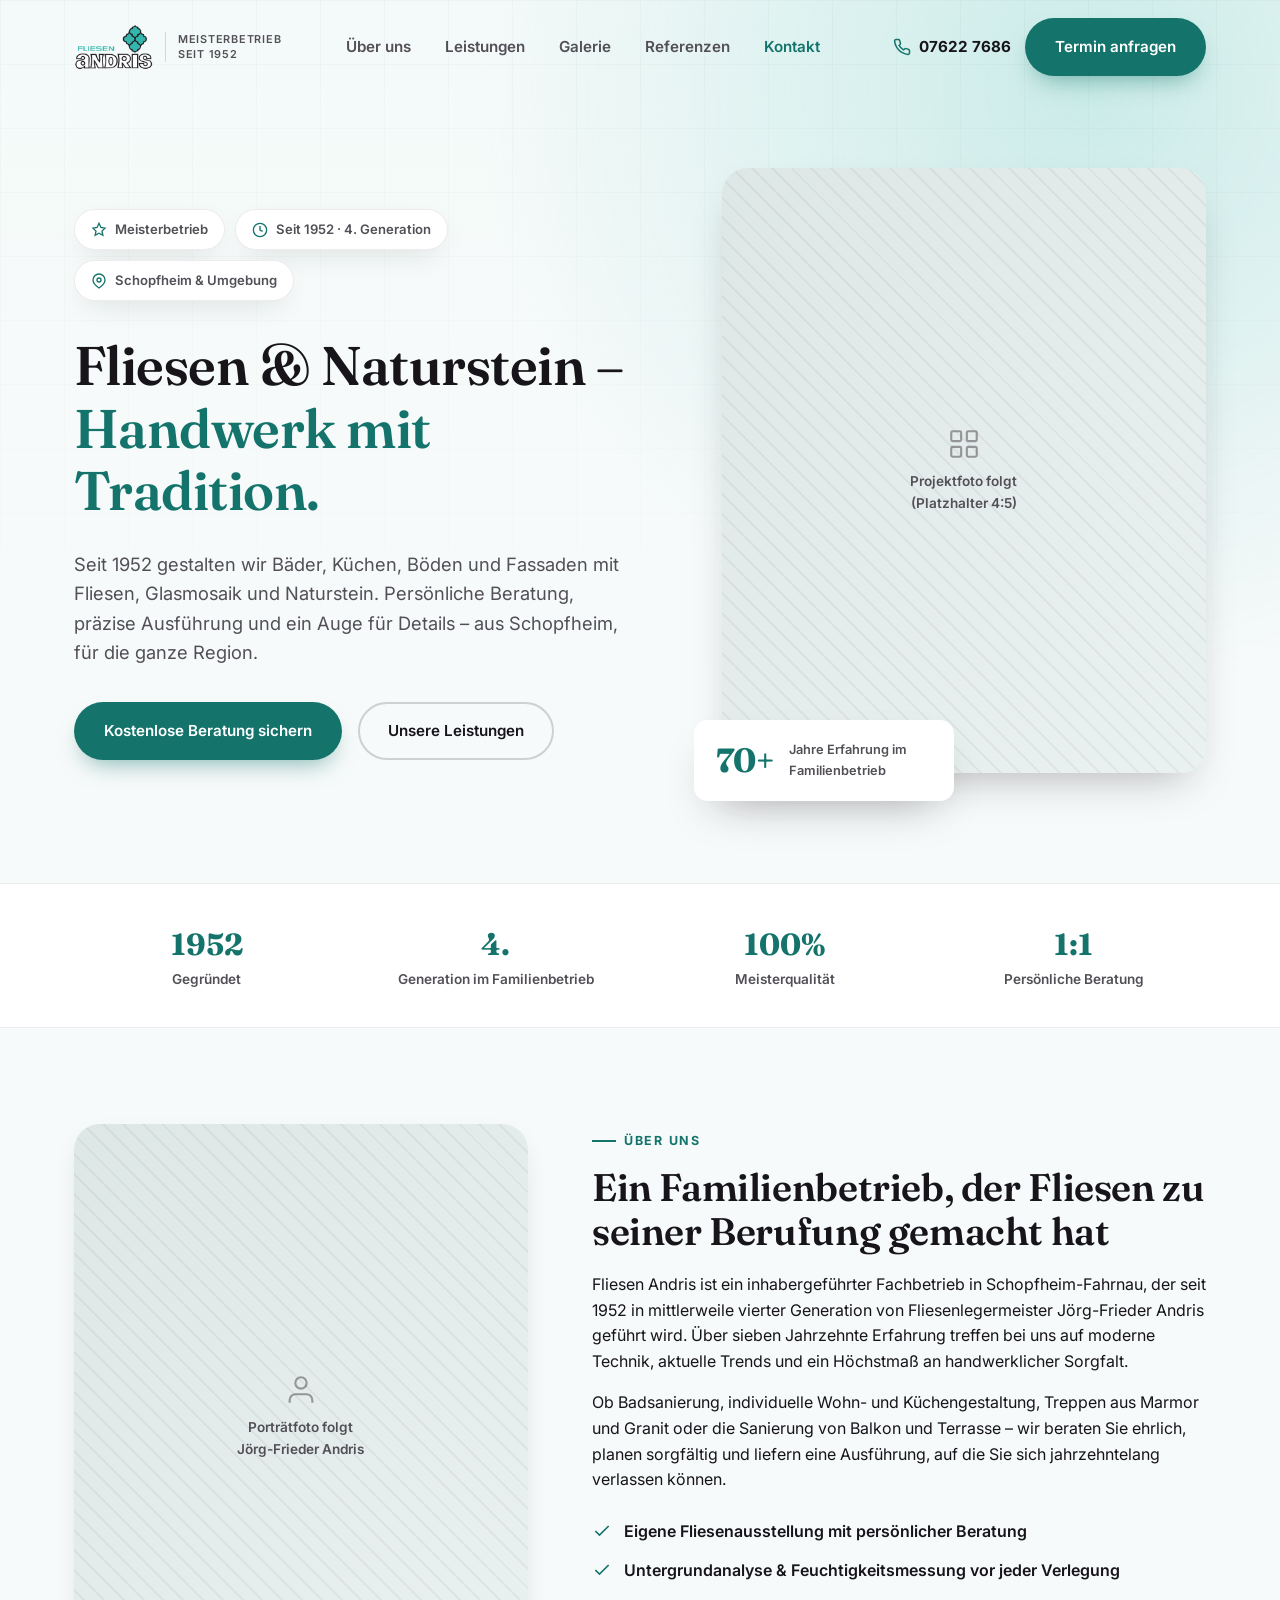
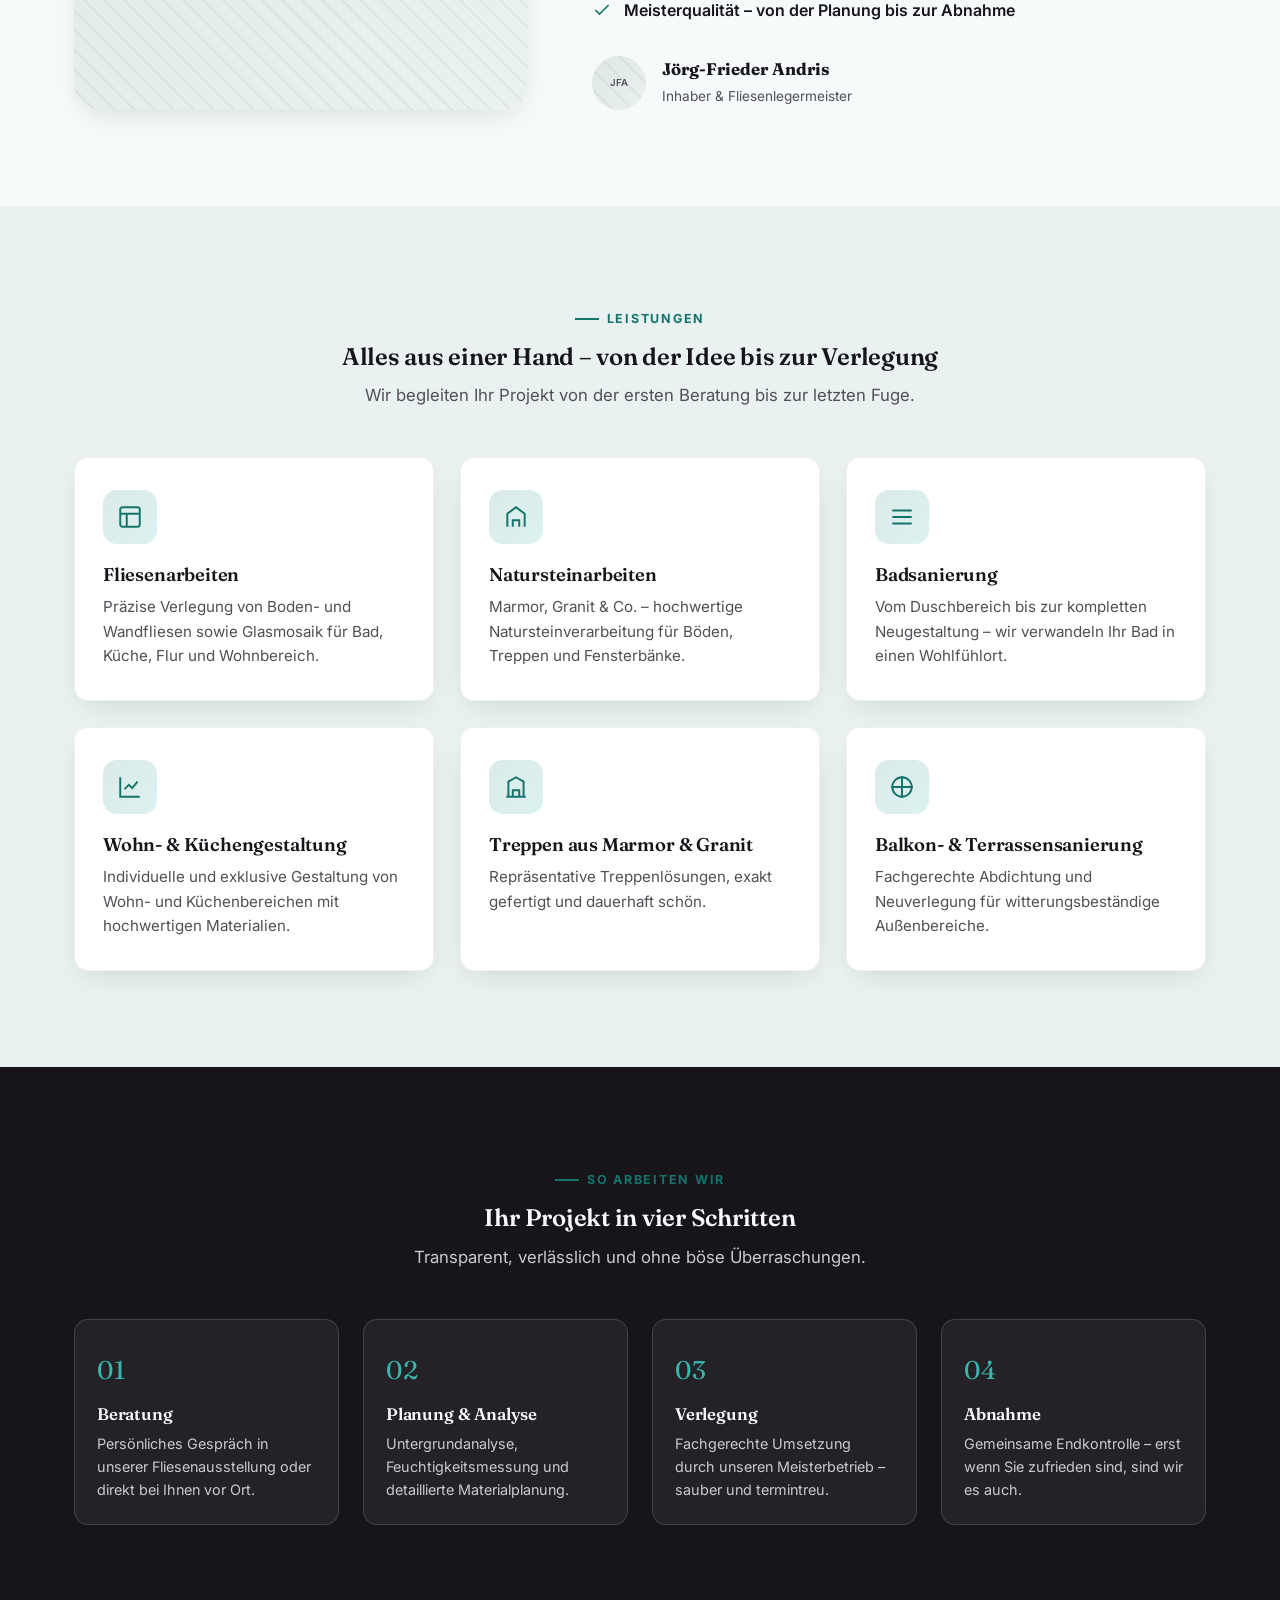
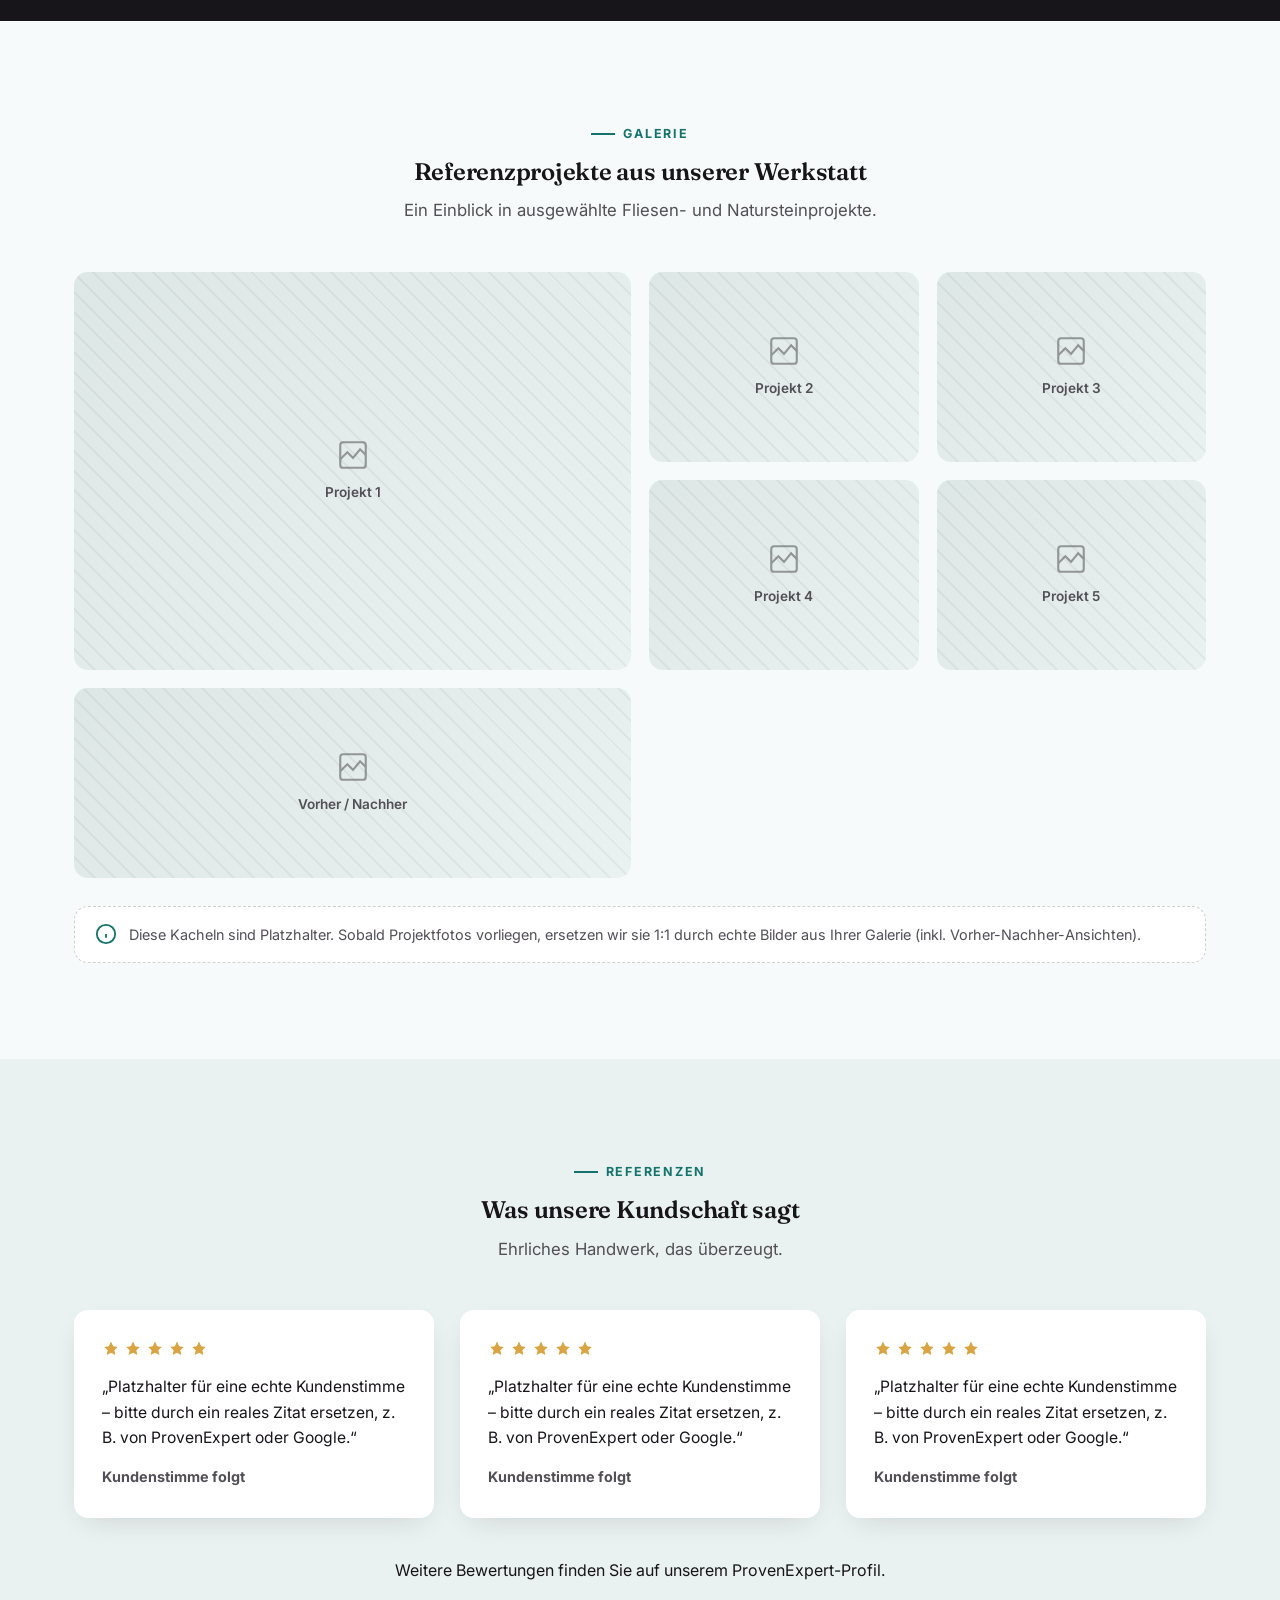
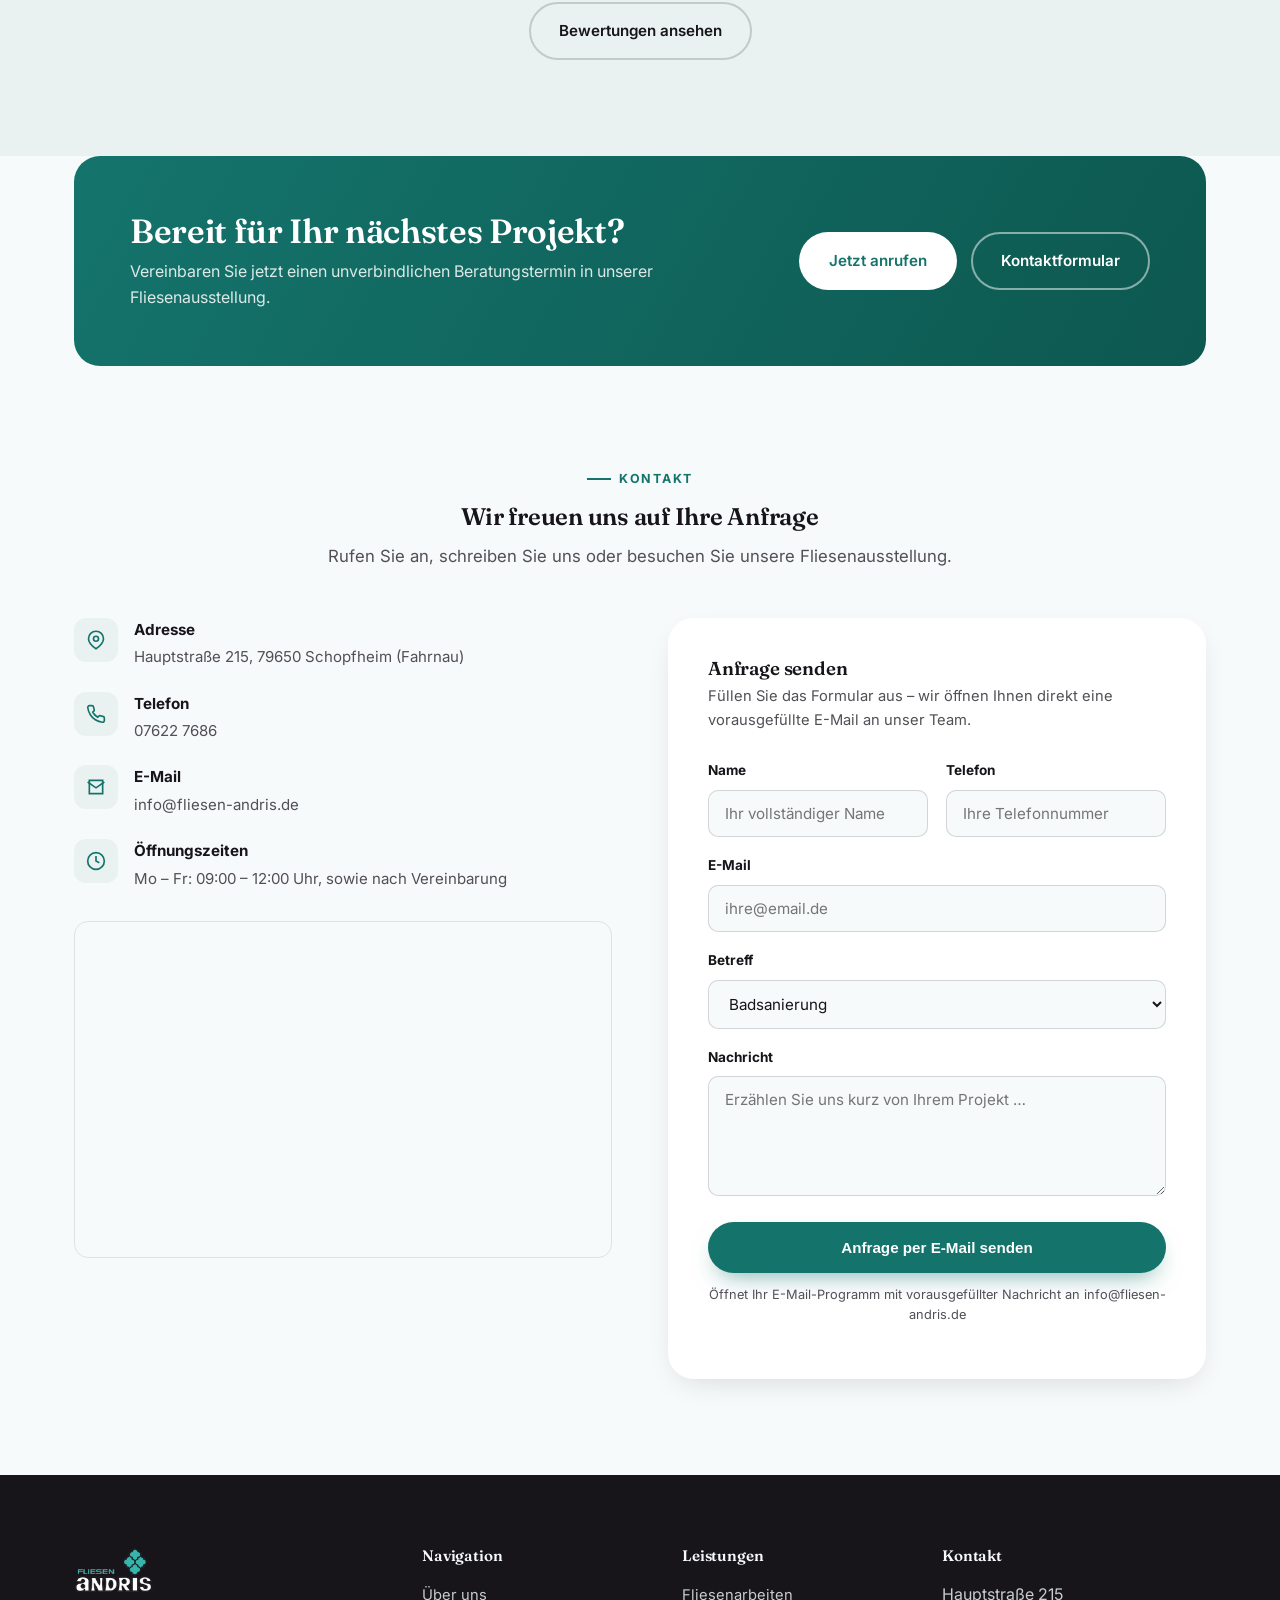
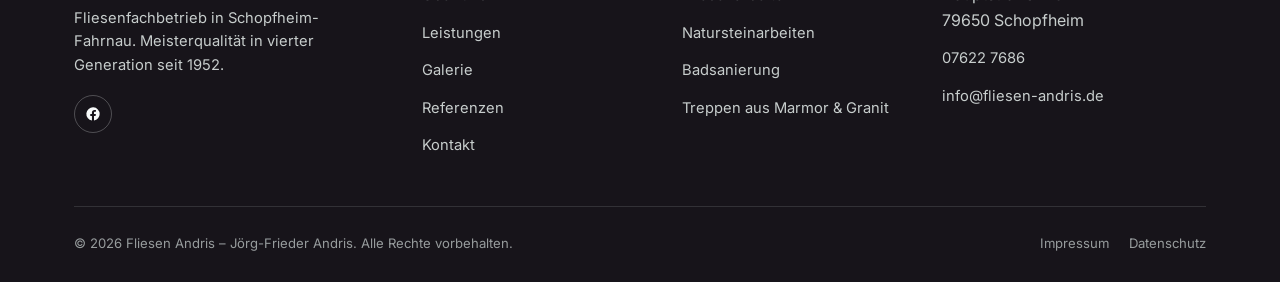
==== commit 22f88267: "Use real company logo and derive color palette from it - Add original Fliesen Andris logo (assets/im" ====
--- a/index.html
+++ b/index.html
@@ -5,15 +5,16 @@
 <meta name="viewport" content="width=device-width, initial-scale=1.0">
 <title>Fliesen Andris – Fliesenfachbetrieb in Schopfheim seit 1952</title>
 <meta name="description" content="Fliesen Andris in Schopfheim-Fahrnau: Fliesen- und Natursteinarbeiten, Badsanierung und individuelle Wohnraumgestaltung. Meisterbetrieb in 4. Generation seit 1952.">
-<meta name="theme-color" content="#b4592f">
+<meta name="theme-color" content="#14746c">
 
 <!-- Open Graph -->
 <meta property="og:type" content="website">
 <meta property="og:title" content="Fliesen Andris – Fliesenfachbetrieb in Schopfheim seit 1952">
 <meta property="og:description" content="Fliesen- und Natursteinarbeiten, Badsanierung und individuelle Wohnraumgestaltung – Meisterbetrieb in 4. Generation.">
 <meta property="og:locale" content="de_DE">
-
-<link rel="icon" href="data:image/svg+xml,%3Csvg xmlns='http://www.w3.org/2000/svg' viewBox='0 0 100 100'%3E%3Crect width='100' height='100' rx='20' fill='%23b4592f'/%3E%3Crect x='20' y='20' width='25' height='25' fill='%23faf6f1'/%3E%3Crect x='55' y='20' width='25' height='25' fill='%23faf6f1' opacity='0.6'/%3E%3Crect x='20' y='55' width='25' height='25' fill='%23faf6f1' opacity='0.6'/%3E%3Crect x='55' y='55' width='25' height='25' fill='%23faf6f1'/%3E%3C/svg%3E">
+<meta property="og:image" content="assets/img/logo.png">
+
+<link rel="icon" type="image/png" href="assets/img/favicon.png">
 
 <link rel="preconnect" href="https://fonts.googleapis.com">
 <link rel="preconnect" href="https://fonts.gstatic.com" crossorigin>
@@ -26,7 +27,7 @@
   "@context": "https://schema.org",
   "@type": "HomeAndConstructionBusiness",
   "name": "Fliesen Andris",
-  "image": "",
+  "image": "assets/img/logo.png",
   "description": "Fliesenfachbetrieb für Fliesen-, Glasmosaik- und Natursteinarbeiten in Schopfheim. Meisterbetrieb in 4. Generation seit 1952.",
   "founder": "Jörg-Frieder Andris",
   "foundingDate": "1952",
@@ -58,13 +59,8 @@
 <header class="site-header" id="siteHeader">
   <div class="container">
     <a href="#top" class="brand">
-      <span class="brand-mark">
-        <svg viewBox="0 0 24 24" fill="none"><path d="M4 4H11V11H4V4Z" fill="#faf6f1"/><path d="M13 4H20V11H13V4Z" fill="#faf6f1" opacity="0.55"/><path d="M4 13H11V20H4V13Z" fill="#faf6f1" opacity="0.55"/><path d="M13 13H20V20H13V13Z" fill="#faf6f1"/></svg>
-      </span>
-      <span>
-        Fliesen Andris
-        <small>Meisterbetrieb seit 1952</small>
-      </span>
+      <img src="assets/img/logo.png" alt="Fliesen Andris" class="brand-logo" width="250" height="146">
+      <span class="brand-tagline">Meisterbetrieb seit 1952</span>
     </a>
 
     <nav class="main-nav" id="mainNav">
@@ -390,7 +386,7 @@
       <p>Vereinbaren Sie jetzt einen unverbindlichen Beratungstermin in unserer Fliesenausstellung.</p>
     </div>
     <div class="cta-band-actions">
-      <a href="tel:+4976227686" class="btn" style="background:#fff;color:var(--color-clay);">Jetzt anrufen</a>
+      <a href="tel:+4976227686" class="btn" style="background:#fff;color:var(--color-teal);">Jetzt anrufen</a>
       <a href="#kontakt" class="btn btn--ghost">Kontaktformular</a>
     </div>
   </div>
@@ -504,10 +500,7 @@
     <div class="footer-grid">
       <div class="footer-brand">
         <a href="#top" class="brand">
-          <span class="brand-mark">
-            <svg viewBox="0 0 24 24" fill="none"><path d="M4 4H11V11H4V4Z" fill="#faf6f1"/><path d="M13 4H20V11H13V4Z" fill="#faf6f1" opacity="0.55"/><path d="M4 13H11V20H4V13Z" fill="#faf6f1" opacity="0.55"/><path d="M13 13H20V20H13V13Z" fill="#faf6f1"/></svg>
-          </span>
-          <span>Fliesen Andris</span>
+          <img src="assets/img/logo.png" alt="Fliesen Andris" class="brand-logo" width="250" height="146">
         </a>
         <p>Fliesenfachbetrieb in Schopfheim-Fahrnau. Meisterqualität in vierter Generation seit 1952.</p>
         <div class="footer-social">
--- a/assets/css/style.css
+++ b/assets/css/style.css
@@ -3,24 +3,26 @@
    ========================================================================== */
 
 :root {
-  /* Farbpalette – inspiriert von Ton, Naturstein und Fliesenglasur */
-  --color-clay: #b4592f;
-  --color-clay-dark: #8f4322;
-  --color-ink: #262220;
-  --color-ink-soft: #4a433f;
-  --color-cream: #faf6f1;
-  --color-cream-dark: #f0e8de;
-  --color-stone: #e4dcd1;
+  /* Farbpalette – abgeleitet aus dem Firmenlogo (Türkis, Tiefschwarz, Weiß) */
+  --color-teal: #14746c;      /* Logo-Türkis, abgedunkelt für AA-Kontrast auf Weiß */
+  --color-teal-dark: #0d5850; /* Hover-/Aktiv-Zustand */
+  --color-teal-bright: #37b6ad; /* Original-Logo-Türkis für dekorative Akzente */
+  --color-teal-tint: #e7f6f4;   /* helle Fläche für sanfte Akzentflächen */
+  --color-ink: #17141a;       /* Logo-Schwarz (Konturfarbe) */
+  --color-ink-soft: #524f56;
+  --color-cream: #f7fafa;
+  --color-cream-dark: #eaf2f1;
+  --color-stone: #dde7e6;
   --color-white: #ffffff;
-  --color-gold: #b8925a;
+  --color-gold: #d9a441;      /* nur für Bewertungssterne */
 
   --font-head: "Fraunces", Georgia, "Times New Roman", serif;
   --font-body: "Inter", -apple-system, BlinkMacSystemFont, "Segoe UI", sans-serif;
 
   --radius-md: 14px;
   --radius-lg: 26px;
-  --shadow-soft: 0 20px 45px -20px rgba(38, 34, 32, 0.35);
-  --shadow-card: 0 10px 30px -12px rgba(38, 34, 32, 0.18);
+  --shadow-soft: 0 20px 45px -20px rgba(23, 20, 26, 0.35);
+  --shadow-card: 0 10px 30px -12px rgba(23, 20, 26, 0.18);
 
   --container: 1180px;
 }
@@ -86,7 +88,7 @@
   font-weight: 700;
   letter-spacing: 0.14em;
   text-transform: uppercase;
-  color: var(--color-clay);
+  color: var(--color-teal);
   margin-bottom: 14px;
 }
 
@@ -94,7 +96,7 @@
   content: "";
   width: 24px;
   height: 2px;
-  background: var(--color-clay);
+  background: var(--color-teal);
   display: inline-block;
 }
 
@@ -132,7 +134,7 @@
 }
 
 .section--dark .section-head p {
-  color: #cfc6bd;
+  color: #c7cdcc;
 }
 
 /* Buttons
@@ -157,29 +159,29 @@
 }
 
 .btn--primary {
-  background: var(--color-clay);
+  background: var(--color-teal);
   color: var(--color-white);
-  box-shadow: 0 12px 24px -10px rgba(180, 89, 47, 0.55);
+  box-shadow: 0 12px 24px -10px rgba(20, 116, 108, 0.55);
 }
 
 .btn--primary:hover {
-  background: var(--color-clay-dark);
-  box-shadow: 0 16px 30px -10px rgba(143, 67, 34, 0.6);
+  background: var(--color-teal-dark);
+  box-shadow: 0 16px 30px -10px rgba(13, 88, 80, 0.6);
 }
 
 .btn--ghost {
   background: transparent;
-  border-color: rgba(38, 34, 32, 0.18);
+  border-color: rgba(23, 20, 26, 0.18);
   color: var(--color-ink);
 }
 
 .btn--ghost:hover {
-  border-color: var(--color-clay);
-  color: var(--color-clay);
+  border-color: var(--color-teal);
+  color: var(--color-teal);
 }
 
 .btn--ghost.on-dark {
-  border-color: rgba(250, 246, 241, 0.3);
+  border-color: rgba(247, 250, 250, 0.3);
   color: var(--color-cream);
 }
 
@@ -204,9 +206,9 @@
 }
 
 .site-header.is-scrolled {
-  background: rgba(250, 246, 241, 0.92);
+  background: rgba(247, 250, 250, 0.92);
   backdrop-filter: blur(10px);
-  box-shadow: 0 8px 24px -16px rgba(38, 34, 32, 0.3);
+  box-shadow: 0 8px 24px -16px rgba(23, 20, 26, 0.3);
   padding: 12px 0;
 }
 
@@ -227,29 +229,29 @@
   color: var(--color-ink);
 }
 
-.brand-mark {
-  width: 40px;
-  height: 40px;
-  border-radius: 10px;
-  background: linear-gradient(135deg, var(--color-clay), var(--color-gold));
-  display: grid;
-  place-items: center;
+.brand-logo {
+  height: 46px;
+  width: auto;
   flex-shrink: 0;
 }
 
-.brand-mark svg {
-  width: 22px;
-  height: 22px;
-}
-
-.brand small {
+.brand-tagline {
   display: block;
   font-family: var(--font-body);
-  font-weight: 500;
+  font-weight: 600;
   font-size: 0.68rem;
-  letter-spacing: 0.08em;
+  letter-spacing: 0.07em;
   text-transform: uppercase;
   color: var(--color-ink-soft);
+  border-left: 1px solid rgba(23, 20, 26, 0.15);
+  padding-left: 12px;
+  line-height: 1.35;
+  max-width: 108px;
+}
+
+.footer-brand .brand-tagline {
+  color: #c7cdcc;
+  border-left-color: rgba(247, 250, 250, 0.2);
 }
 
 .main-nav {
@@ -268,7 +270,7 @@
 
 .main-nav a:hover,
 .main-nav a.is-active {
-  color: var(--color-clay);
+  color: var(--color-teal);
 }
 
 .nav-cta {
@@ -292,7 +294,7 @@
 .header-phone svg {
   width: 18px;
   height: 18px;
-  color: var(--color-clay);
+  color: var(--color-teal);
 }
 
 .nav-toggle {
@@ -300,7 +302,7 @@
   width: 44px;
   height: 44px;
   border-radius: 10px;
-  border: 1px solid rgba(38, 34, 32, 0.15);
+  border: 1px solid rgba(23, 20, 26, 0.15);
   background: var(--color-white);
   align-items: center;
   justify-content: center;
@@ -350,8 +352,8 @@
   padding: 168px 0 110px;
   overflow: hidden;
   background:
-    radial-gradient(circle at 85% 10%, rgba(184, 146, 90, 0.22), transparent 45%),
-    linear-gradient(180deg, #fffaf4 0%, var(--color-cream) 60%);
+    radial-gradient(circle at 85% 10%, rgba(55, 182, 173, 0.22), transparent 45%),
+    linear-gradient(180deg, #f4faf9 0%, var(--color-cream) 60%);
 }
 
 .tile-pattern {
@@ -360,8 +362,8 @@
   z-index: 0;
   opacity: 0.5;
   background-image:
-    linear-gradient(rgba(38, 34, 32, 0.05) 1px, transparent 1px),
-    linear-gradient(90deg, rgba(38, 34, 32, 0.05) 1px, transparent 1px);
+    linear-gradient(rgba(23, 20, 26, 0.05) 1px, transparent 1px),
+    linear-gradient(90deg, rgba(23, 20, 26, 0.05) 1px, transparent 1px);
   background-size: 64px 64px;
   mask-image: linear-gradient(180deg, black, transparent 85%);
 }
@@ -387,7 +389,7 @@
   align-items: center;
   gap: 8px;
   background: var(--color-white);
-  border: 1px solid rgba(38, 34, 32, 0.08);
+  border: 1px solid rgba(23, 20, 26, 0.08);
   padding: 9px 16px;
   border-radius: 999px;
   font-size: 0.82rem;
@@ -399,7 +401,7 @@
 .hero-badge svg {
   width: 16px;
   height: 16px;
-  color: var(--color-clay);
+  color: var(--color-teal);
 }
 
 .hero h1 {
@@ -409,7 +411,7 @@
 
 .hero h1 em {
   font-style: normal;
-  color: var(--color-clay);
+  color: var(--color-teal);
 }
 
 .hero-lead {
@@ -456,7 +458,7 @@
   font-family: var(--font-head);
   font-size: 2.1rem;
   font-weight: 700;
-  color: var(--color-clay);
+  color: var(--color-teal);
   line-height: 1;
 }
 
@@ -504,8 +506,8 @@
 /* Trust strip
    ========================================================================== */
 .trust-strip {
-  border-top: 1px solid rgba(38, 34, 32, 0.08);
-  border-bottom: 1px solid rgba(38, 34, 32, 0.08);
+  border-top: 1px solid rgba(23, 20, 26, 0.08);
+  border-bottom: 1px solid rgba(23, 20, 26, 0.08);
   background: var(--color-white);
 }
 
@@ -521,7 +523,7 @@
   font-family: var(--font-head);
   font-size: 1.9rem;
   font-weight: 700;
-  color: var(--color-clay);
+  color: var(--color-teal);
 }
 
 .trust-item .lbl {
@@ -567,7 +569,7 @@
 .about-list svg {
   width: 20px;
   height: 20px;
-  color: var(--color-clay);
+  color: var(--color-teal);
   flex-shrink: 0;
   margin-top: 2px;
 }
@@ -612,7 +614,7 @@
   padding: 32px 28px;
   box-shadow: var(--shadow-card);
   transition: transform 0.25s ease, box-shadow 0.25s ease;
-  border: 1px solid rgba(38, 34, 32, 0.06);
+  border: 1px solid rgba(23, 20, 26, 0.06);
 }
 
 .service-card:hover {
@@ -624,7 +626,7 @@
   width: 54px;
   height: 54px;
   border-radius: 14px;
-  background: linear-gradient(135deg, rgba(180, 89, 47, 0.15), rgba(184, 146, 90, 0.18));
+  background: linear-gradient(135deg, rgba(20, 116, 108, 0.15), rgba(55, 182, 173, 0.18));
   display: grid;
   place-items: center;
   margin-bottom: 20px;
@@ -633,7 +635,7 @@
 .service-icon svg {
   width: 26px;
   height: 26px;
-  color: var(--color-clay);
+  color: var(--color-teal);
 }
 
 .service-card h3 {
@@ -659,8 +661,8 @@
 .process-step {
   position: relative;
   padding: 30px 22px 22px;
-  background: rgba(250, 246, 241, 0.06);
-  border: 1px solid rgba(250, 246, 241, 0.14);
+  background: rgba(247, 250, 250, 0.06);
+  border: 1px solid rgba(247, 250, 250, 0.14);
   border-radius: var(--radius-md);
 }
 
@@ -669,7 +671,7 @@
   content: counter(step, decimal-leading-zero);
   font-family: var(--font-head);
   font-size: 1.6rem;
-  color: var(--color-gold);
+  color: var(--color-teal-bright);
   display: block;
   margin-bottom: 14px;
 }
@@ -680,7 +682,7 @@
 }
 
 .process-step p {
-  color: #cfc6bd;
+  color: #c7cdcc;
   font-size: 0.9rem;
   margin-bottom: 0;
 }
@@ -716,7 +718,7 @@
   color: var(--color-ink-soft);
   font-size: 0.9rem;
   background: var(--color-white);
-  border: 1px dashed rgba(38, 34, 32, 0.2);
+  border: 1px dashed rgba(23, 20, 26, 0.2);
   border-radius: var(--radius-md);
   padding: 16px 20px;
 }
@@ -724,7 +726,7 @@
 .gallery-note svg {
   width: 22px;
   height: 22px;
-  color: var(--color-clay);
+  color: var(--color-teal);
   flex-shrink: 0;
 }
 
@@ -811,7 +813,7 @@
 .contact-info-item .icon svg {
   width: 20px;
   height: 20px;
-  color: var(--color-clay);
+  color: var(--color-teal);
 }
 
 .contact-info-item strong {
@@ -827,13 +829,13 @@
 }
 
 .contact-info-item a:hover {
-  color: var(--color-clay);
+  color: var(--color-teal);
 }
 
 .map-embed {
   border-radius: var(--radius-md);
   overflow: hidden;
-  border: 1px solid rgba(38, 34, 32, 0.1);
+  border: 1px solid rgba(23, 20, 26, 0.1);
   aspect-ratio: 16 / 10;
 }
 
@@ -867,7 +869,7 @@
   width: 100%;
   padding: 13px 16px;
   border-radius: 10px;
-  border: 1px solid rgba(38, 34, 32, 0.16);
+  border: 1px solid rgba(23, 20, 26, 0.16);
   background: var(--color-cream);
   font-family: var(--font-body);
   font-size: 0.95rem;
@@ -878,7 +880,7 @@
 select:focus,
 textarea:focus {
   outline: none;
-  border-color: var(--color-clay);
+  border-color: var(--color-teal);
   background: var(--color-white);
 }
 
@@ -897,7 +899,7 @@
 /* CTA band
    ========================================================================== */
 .cta-band {
-  background: linear-gradient(120deg, var(--color-clay), var(--color-clay-dark));
+  background: linear-gradient(120deg, var(--color-teal), var(--color-teal-dark));
   border-radius: var(--radius-lg);
   padding: 56px;
   display: flex;
@@ -943,7 +945,7 @@
    ========================================================================== */
 .site-footer {
   background: var(--color-ink);
-  color: #cfc6bd;
+  color: #c7cdcc;
   padding: 72px 0 28px;
 }
 
@@ -952,7 +954,7 @@
   grid-template-columns: 1.4fr 1fr 1fr 1.2fr;
   gap: 40px;
   padding-bottom: 48px;
-  border-bottom: 1px solid rgba(250, 246, 241, 0.12);
+  border-bottom: 1px solid rgba(247, 250, 250, 0.12);
 }
 
 .footer-brand .brand {
@@ -975,15 +977,15 @@
   width: 38px;
   height: 38px;
   border-radius: 50%;
-  border: 1px solid rgba(250, 246, 241, 0.25);
+  border: 1px solid rgba(247, 250, 250, 0.25);
   display: grid;
   place-items: center;
   transition: background 0.2s ease, border-color 0.2s ease;
 }
 
 .footer-social a:hover {
-  background: var(--color-clay);
-  border-color: var(--color-clay);
+  background: var(--color-teal);
+  border-color: var(--color-teal);
 }
 
 .footer-social svg {
@@ -1005,7 +1007,7 @@
 
 .footer-col a {
   font-size: 0.92rem;
-  color: #cfc6bd;
+  color: #c7cdcc;
 }
 
 .footer-col a:hover {
@@ -1020,7 +1022,7 @@
   flex-wrap: wrap;
   gap: 12px;
   font-size: 0.82rem;
-  color: #9c9289;
+  color: #979c9d;
 }
 
 .footer-bottom a:hover {
@@ -1037,11 +1039,11 @@
   width: 58px;
   height: 58px;
   border-radius: 50%;
-  background: var(--color-clay);
+  background: var(--color-teal);
   display: none;
   align-items: center;
   justify-content: center;
-  box-shadow: 0 14px 30px -10px rgba(180, 89, 47, 0.6);
+  box-shadow: 0 14px 30px -10px rgba(20, 116, 108, 0.6);
 }
 
 .mobile-call svg {
@@ -1076,7 +1078,7 @@
 }
 
 .legal-page a {
-  color: var(--color-clay);
+  color: var(--color-teal);
   font-weight: 600;
 }
 
